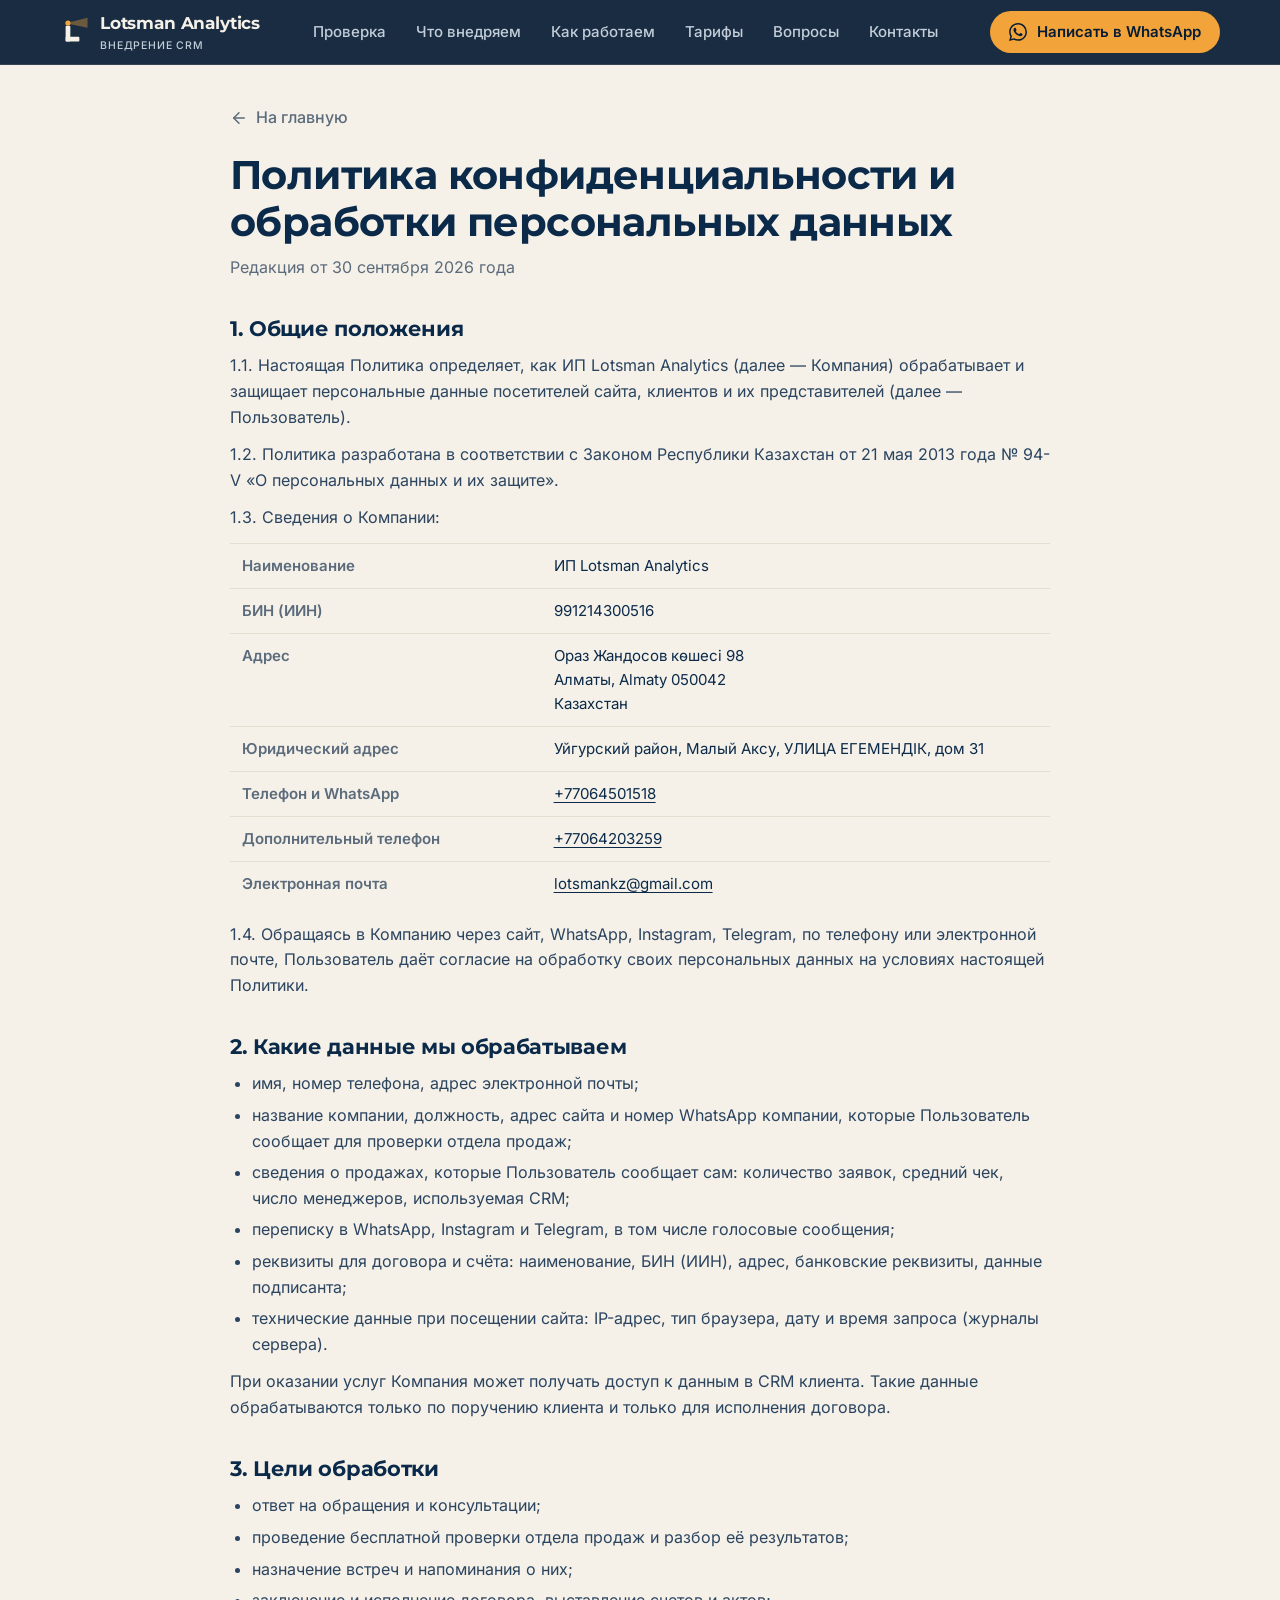
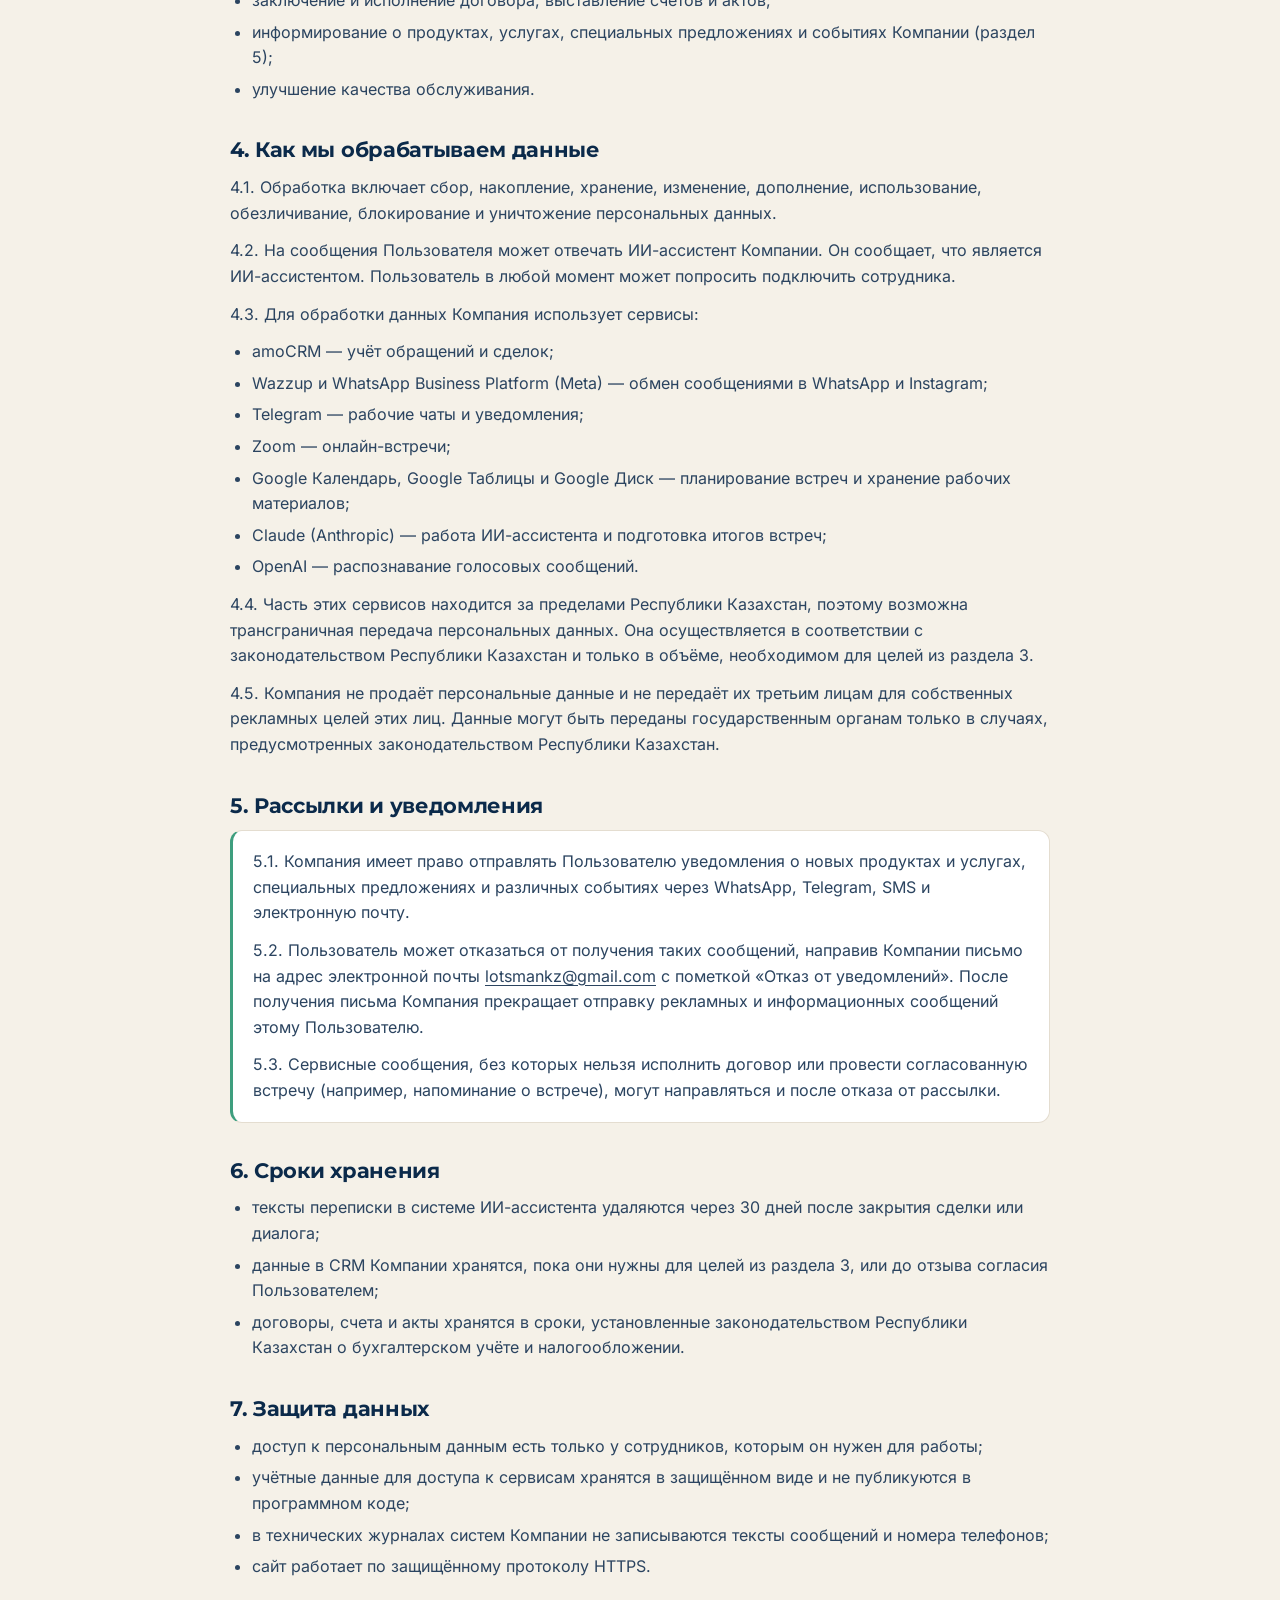
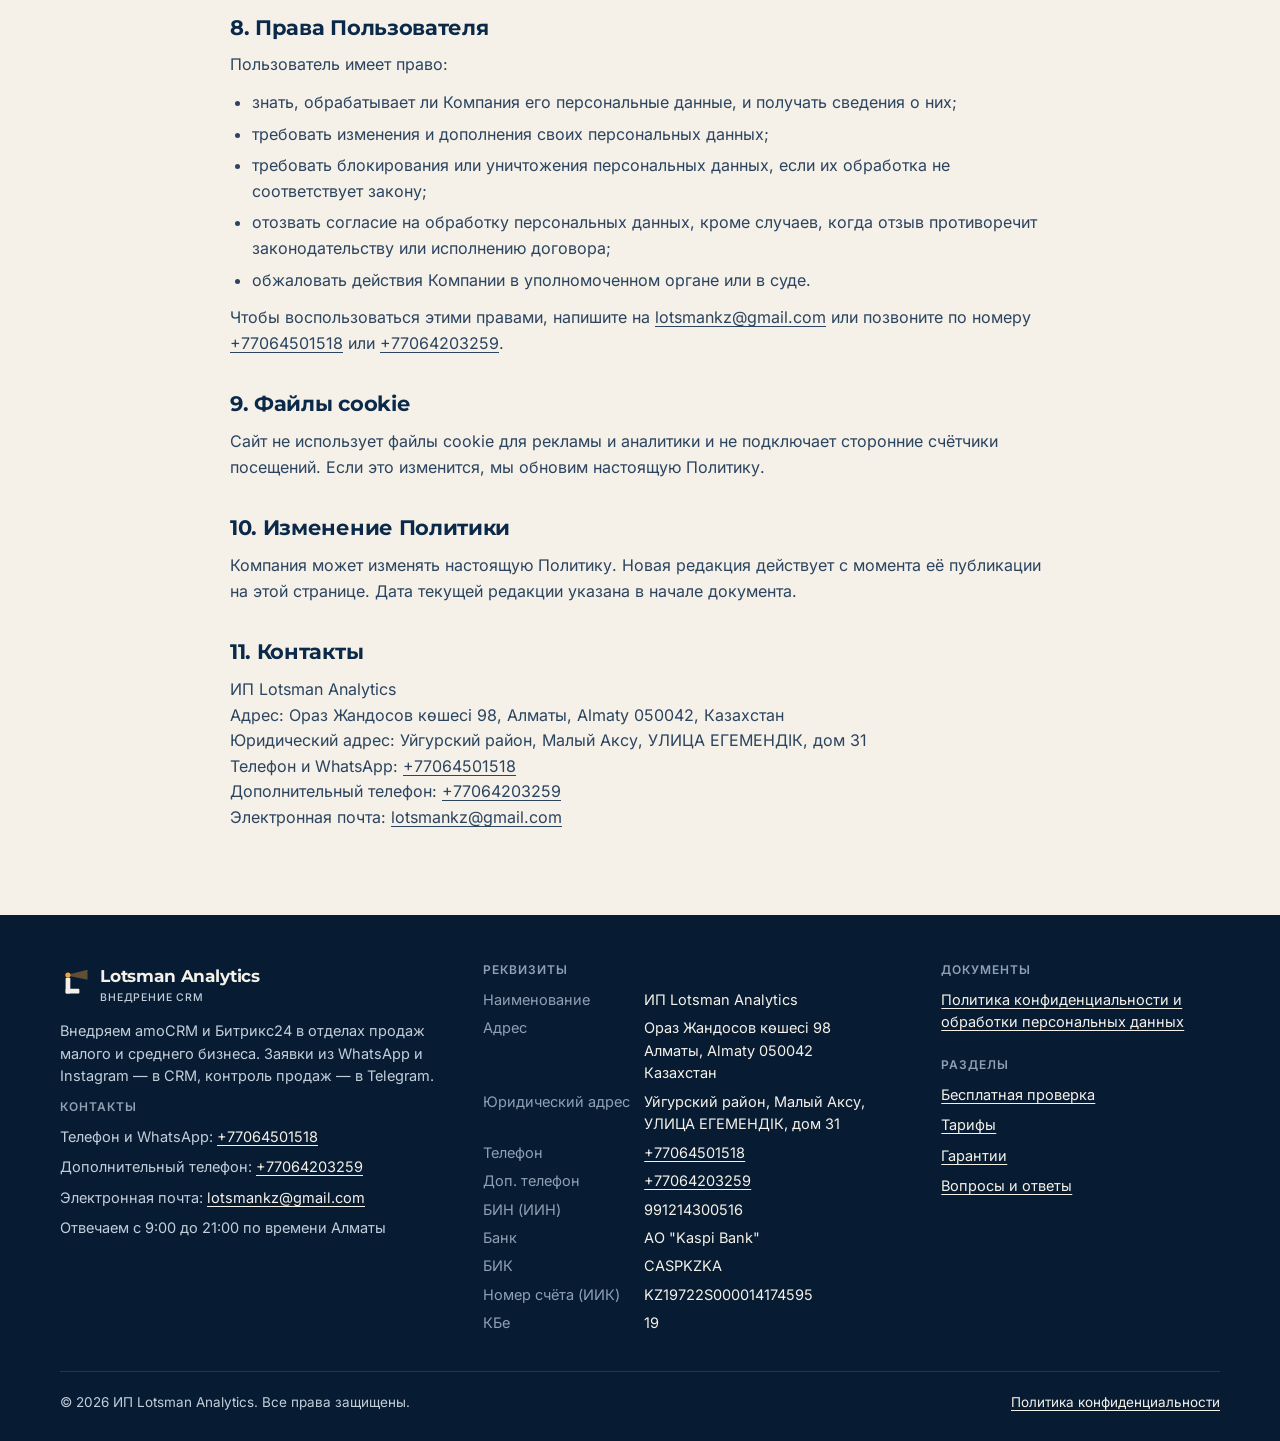
==== privacy/index.html @ d232f7bc "Match footer to the Meta business portfolio Footer and privacy policy now carry the portfolio data v" ====
<!doctype html>
<html lang="ru">
<head>
  <meta charset="utf-8">
  <meta name="viewport" content="width=device-width, initial-scale=1">
  <title>Политика конфиденциальности — ИП Lotsman Analytics</title>
  <meta name="description" content="Политика конфиденциальности и обработки персональных данных ИП Lotsman Analytics: какие данные мы обрабатываем, зачем, как храним и как отказаться от рассылок.">
  <meta name="theme-color" content="#071c33">
  <link rel="canonical" href="https://lotsman.kz/privacy/">
  <link rel="icon" href="/favicon.svg" type="image/svg+xml">
  <link rel="apple-touch-icon" href="/apple-touch-icon.png">
  <link rel="preload" href="/assets/fonts/montserrat-cyrillic-wght-normal.woff2" as="font" type="font/woff2" crossorigin>
  <link rel="preload" href="/assets/fonts/inter-cyrillic-wght-normal.woff2" as="font" type="font/woff2" crossorigin>
  <link rel="stylesheet" href="/assets/styles.css">
</head>
<body>
<a class="skip" href="#main">Перейти к содержанию</a>
<header class="header">
  <div class="wrap">
    <a class="brand" href="/" aria-label="Lotsman Analytics — на главную">
      <svg width="30" height="30" viewBox="0 0 48 48" aria-hidden="true"><polygon points="17,8 44,1 44,17 17,11.5" fill="#F2A33A" fill-opacity=".38"/><rect x="9" y="14" width="7.5" height="25" rx="1.5" fill="currentColor"/><rect x="9" y="31.5" width="22" height="7.5" rx="1.5" fill="currentColor"/><circle cx="12.75" cy="9.75" r="4.25" fill="#F2A33A"/></svg>
      <span>Lotsman Analytics<small>Внедрение CRM</small></span>
    </a>
    <nav class="nav" aria-label="Разделы сайта">
      <a href="/#check">Проверка</a>
      <a href="/#services">Что внедряем</a>
      <a href="/#process">Как работаем</a>
      <a href="/#pricing">Тарифы</a>
      <a href="/#faq">Вопросы</a>
      <a href="/#contacts">Контакты</a>
    </nav>
    <a class="btn btn-primary header-cta" href="https://wa.me/77064501518?text=%D0%97%D0%B4%D1%80%D0%B0%D0%B2%D1%81%D1%82%D0%B2%D1%83%D0%B9%D1%82%D0%B5!%20%D0%A5%D0%BE%D1%87%D1%83%20%D0%B1%D0%B5%D1%81%D0%BF%D0%BB%D0%B0%D1%82%D0%BD%D1%83%D1%8E%20%D0%BF%D1%80%D0%BE%D0%B2%D0%B5%D1%80%D0%BA%D1%83%20%D0%BE%D1%82%D0%B4%D0%B5%D0%BB%D0%B0%20%D0%BF%D1%80%D0%BE%D0%B4%D0%B0%D0%B6" target="_blank" rel="noopener"><svg width="18" height="18" viewBox="0 0 24 24" fill="currentColor" aria-hidden="true"><path d="M17.472 14.382c-.297-.149-1.758-.867-2.03-.967-.273-.099-.471-.148-.67.15-.197.297-.767.966-.94 1.164-.173.199-.347.223-.644.075-.297-.15-1.255-.463-2.39-1.475-.883-.788-1.48-1.761-1.653-2.059-.173-.297-.018-.458.13-.606.134-.133.298-.347.446-.52.149-.174.198-.298.298-.497.099-.198.05-.371-.025-.52-.075-.149-.669-1.612-.916-2.207-.242-.579-.487-.5-.669-.51-.173-.008-.371-.01-.57-.01-.198 0-.52.074-.792.372-.272.297-1.04 1.016-1.04 2.479 0 1.462 1.065 2.875 1.213 3.074.149.198 2.096 3.2 5.077 4.487.709.306 1.262.489 1.694.625.712.227 1.36.195 1.871.118.571-.085 1.758-.719 2.006-1.413.248-.694.248-1.289.173-1.413-.074-.124-.272-.198-.57-.347m-5.421 7.403h-.004a9.87 9.87 0 01-5.031-1.378l-.361-.214-3.741.982.998-3.648-.235-.374a9.86 9.86 0 01-1.51-5.26c.001-5.45 4.436-9.884 9.888-9.884 2.64 0 5.122 1.03 6.988 2.898a9.825 9.825 0 012.893 6.994c-.003 5.45-4.437 9.884-9.885 9.884m8.413-18.297A11.815 11.815 0 0012.05 0C5.495 0 .16 5.335.157 11.892c0 2.096.547 4.142 1.588 5.945L.057 24l6.305-1.654a11.882 11.882 0 005.683 1.448h.005c6.554 0 11.89-5.335 11.893-11.893a11.821 11.821 0 00-3.48-8.413Z"/></svg> Написать в WhatsApp</a>
    <button class="menu-btn" type="button" aria-expanded="false" aria-controls="mobile-nav" aria-label="Открыть меню"><svg width="22" height="22" viewBox="0 0 24 24" fill="none" stroke="currentColor" stroke-width="2" stroke-linecap="round" stroke-linejoin="round" aria-hidden="true"><path d="M4 5h16" /><path d="M4 12h16" /><path d="M4 19h16" /></svg></button>
  </div>
  <nav class="mobile-nav" id="mobile-nav" aria-label="Разделы сайта">
    <a href="/#check">Бесплатная проверка</a>
    <a href="/#services">Что внедряем</a>
    <a href="/#process">Как работаем</a>
    <a href="/#pricing">Тарифы</a>
    <a href="/#faq">Вопросы</a>
    <a href="/#contacts">Контакты</a>
    <a class="btn btn-primary" href="https://wa.me/77064501518?text=%D0%97%D0%B4%D1%80%D0%B0%D0%B2%D1%81%D1%82%D0%B2%D1%83%D0%B9%D1%82%D0%B5!%20%D0%A5%D0%BE%D1%87%D1%83%20%D0%B1%D0%B5%D1%81%D0%BF%D0%BB%D0%B0%D1%82%D0%BD%D1%83%D1%8E%20%D0%BF%D1%80%D0%BE%D0%B2%D0%B5%D1%80%D0%BA%D1%83%20%D0%BE%D1%82%D0%B4%D0%B5%D0%BB%D0%B0%20%D0%BF%D1%80%D0%BE%D0%B4%D0%B0%D0%B6" target="_blank" rel="noopener"><svg width="18" height="18" viewBox="0 0 24 24" fill="currentColor" aria-hidden="true"><path d="M17.472 14.382c-.297-.149-1.758-.867-2.03-.967-.273-.099-.471-.148-.67.15-.197.297-.767.966-.94 1.164-.173.199-.347.223-.644.075-.297-.15-1.255-.463-2.39-1.475-.883-.788-1.48-1.761-1.653-2.059-.173-.297-.018-.458.13-.606.134-.133.298-.347.446-.52.149-.174.198-.298.298-.497.099-.198.05-.371-.025-.52-.075-.149-.669-1.612-.916-2.207-.242-.579-.487-.5-.669-.51-.173-.008-.371-.01-.57-.01-.198 0-.52.074-.792.372-.272.297-1.04 1.016-1.04 2.479 0 1.462 1.065 2.875 1.213 3.074.149.198 2.096 3.2 5.077 4.487.709.306 1.262.489 1.694.625.712.227 1.36.195 1.871.118.571-.085 1.758-.719 2.006-1.413.248-.694.248-1.289.173-1.413-.074-.124-.272-.198-.57-.347m-5.421 7.403h-.004a9.87 9.87 0 01-5.031-1.378l-.361-.214-3.741.982.998-3.648-.235-.374a9.86 9.86 0 01-1.51-5.26c.001-5.45 4.436-9.884 9.888-9.884 2.64 0 5.122 1.03 6.988 2.898a9.825 9.825 0 012.893 6.994c-.003 5.45-4.437 9.884-9.885 9.884m8.413-18.297A11.815 11.815 0 0012.05 0C5.495 0 .16 5.335.157 11.892c0 2.096.547 4.142 1.588 5.945L.057 24l6.305-1.654a11.882 11.882 0 005.683 1.448h.005c6.554 0 11.89-5.335 11.893-11.893a11.821 11.821 0 00-3.48-8.413Z"/></svg> Написать в WhatsApp</a>
  </nav>
</header>

<main id="main" class="doc">
  <div class="wrap">
    <a class="back" href="/"><svg width="18" height="18" viewBox="0 0 24 24" fill="none" stroke="currentColor" stroke-width="2" stroke-linecap="round" stroke-linejoin="round" aria-hidden="true"><path d="m12 19-7-7 7-7" /><path d="M19 12H5" /></svg> На главную</a>
    <h1>Политика конфиденциальности и обработки персональных данных</h1>
    <p class="meta">Редакция от 30 сентября 2026 года</p>

    <h2 id="general">1. Общие положения</h2>
    <p>1.1. Настоящая Политика определяет, как ИП Lotsman Analytics (далее — Компания) обрабатывает и защищает персональные данные посетителей сайта, клиентов и их представителей (далее — Пользователь).</p>
    <p>1.2. Политика разработана в соответствии с Законом Республики Казахстан от 21 мая 2013 года № 94-V «О персональных данных и их защите».</p>
    <p>1.3. Сведения о Компании:</p>
    <table>
      <tbody>
        <tr><th scope="row">Наименование</th><td>ИП Lotsman Analytics</td></tr>
        <tr><th scope="row">БИН (ИИН)</th><td>991214300516</td></tr>
        <tr><th scope="row">Адрес</th><td>Ораз Жандосов көшесі 98<br>Алматы, Almaty 050042<br>Казахстан</td></tr>
        <tr><th scope="row">Юридический адрес</th><td>Уйгурский район, Малый Аксу, УЛИЦА ЕГЕМЕНДІК, дом 31</td></tr>
        <tr><th scope="row">Телефон и WhatsApp</th><td><a href="tel:+77064501518">+77064501518</a></td></tr>
        <tr><th scope="row">Дополнительный телефон</th><td><a href="tel:+77064203259">+77064203259</a></td></tr>
        <tr><th scope="row">Электронная почта</th><td><a href="mailto:lotsmankz@gmail.com">lotsmankz@gmail.com</a></td></tr>
      </tbody>
    </table>
    <p>1.4. Обращаясь в Компанию через сайт, WhatsApp, Instagram, Telegram, по телефону или электронной почте, Пользователь даёт согласие на обработку своих персональных данных на условиях настоящей Политики.</p>

    <h2 id="data">2. Какие данные мы обрабатываем</h2>
    <ul>
      <li>имя, номер телефона, адрес электронной почты;</li>
      <li>название компании, должность, адрес сайта и номер WhatsApp компании, которые Пользователь сообщает для проверки отдела продаж;</li>
      <li>сведения о продажах, которые Пользователь сообщает сам: количество заявок, средний чек, число менеджеров, используемая CRM;</li>
      <li>переписку в WhatsApp, Instagram и Telegram, в том числе голосовые сообщения;</li>
      <li>реквизиты для договора и счёта: наименование, БИН (ИИН), адрес, банковские реквизиты, данные подписанта;</li>
      <li>технические данные при посещении сайта: IP-адрес, тип браузера, дату и время запроса (журналы сервера).</li>
    </ul>
    <p>При оказании услуг Компания может получать доступ к данным в CRM клиента. Такие данные обрабатываются только по поручению клиента и только для исполнения договора.</p>

    <h2 id="purposes">3. Цели обработки</h2>
    <ul>
      <li>ответ на обращения и консультации;</li>
      <li>проведение бесплатной проверки отдела продаж и разбор её результатов;</li>
      <li>назначение встреч и напоминания о них;</li>
      <li>заключение и исполнение договора, выставление счетов и актов;</li>
      <li>информирование о продуктах, услугах, специальных предложениях и событиях Компании (раздел 5);</li>
      <li>улучшение качества обслуживания.</li>
    </ul>

    <h2 id="processing">4. Как мы обрабатываем данные</h2>
    <p>4.1. Обработка включает сбор, накопление, хранение, изменение, дополнение, использование, обезличивание, блокирование и уничтожение персональных данных.</p>
    <p>4.2. На сообщения Пользователя может отвечать ИИ-ассистент Компании. Он сообщает, что является ИИ-ассистентом. Пользователь в любой момент может попросить подключить сотрудника.</p>
    <p>4.3. Для обработки данных Компания использует сервисы:</p>
    <ul>
      <li>amoCRM — учёт обращений и сделок;</li>
      <li>Wazzup и WhatsApp Business Platform (Meta) — обмен сообщениями в WhatsApp и Instagram;</li>
      <li>Telegram — рабочие чаты и уведомления;</li>
      <li>Zoom — онлайн-встречи;</li>
      <li>Google Календарь, Google Таблицы и Google Диск — планирование встреч и хранение рабочих материалов;</li>
      <li>Claude (Anthropic) — работа ИИ-ассистента и подготовка итогов встреч;</li>
      <li>OpenAI — распознавание голосовых сообщений.</li>
    </ul>
    <p>4.4. Часть этих сервисов находится за пределами Республики Казахстан, поэтому возможна трансграничная передача персональных данных. Она осуществляется в соответствии с законодательством Республики Казахстан и только в объёме, необходимом для целей из раздела 3.</p>
    <p>4.5. Компания не продаёт персональные данные и не передаёт их третьим лицам для собственных рекламных целей этих лиц. Данные могут быть переданы государственным органам только в случаях, предусмотренных законодательством Республики Казахстан.</p>

    <h2 id="notifications">5. Рассылки и уведомления</h2>
    <div class="highlight">
      <p>5.1. Компания имеет право отправлять Пользователю уведомления о новых продуктах и услугах, специальных предложениях и различных событиях через WhatsApp, Telegram, SMS и электронную почту.</p>
      <p>5.2. Пользователь может отказаться от получения таких сообщений, направив Компании письмо на адрес электронной почты <a href="mailto:lotsmankz@gmail.com?subject=%D0%9E%D1%82%D0%BA%D0%B0%D0%B7%20%D0%BE%D1%82%20%D1%83%D0%B2%D0%B5%D0%B4%D0%BE%D0%BC%D0%BB%D0%B5%D0%BD%D0%B8%D0%B9">lotsmankz@gmail.com</a> с пометкой «Отказ от уведомлений». После получения письма Компания прекращает отправку рекламных и информационных сообщений этому Пользователю.</p>
      <p>5.3. Сервисные сообщения, без которых нельзя исполнить договор или провести согласованную встречу (например, напоминание о встрече), могут направляться и после отказа от рассылки.</p>
    </div>

    <h2 id="storage">6. Сроки хранения</h2>
    <ul>
      <li>тексты переписки в системе ИИ-ассистента удаляются через 30 дней после закрытия сделки или диалога;</li>
      <li>данные в CRM Компании хранятся, пока они нужны для целей из раздела 3, или до отзыва согласия Пользователем;</li>
      <li>договоры, счета и акты хранятся в сроки, установленные законодательством Республики Казахстан о бухгалтерском учёте и налогообложении.</li>
    </ul>

    <h2 id="security">7. Защита данных</h2>
    <ul>
      <li>доступ к персональным данным есть только у сотрудников, которым он нужен для работы;</li>
      <li>учётные данные для доступа к сервисам хранятся в защищённом виде и не публикуются в программном коде;</li>
      <li>в технических журналах систем Компании не записываются тексты сообщений и номера телефонов;</li>
      <li>сайт работает по защищённому протоколу HTTPS.</li>
    </ul>

    <h2 id="rights">8. Права Пользователя</h2>
    <p>Пользователь имеет право:</p>
    <ul>
      <li>знать, обрабатывает ли Компания его персональные данные, и получать сведения о них;</li>
      <li>требовать изменения и дополнения своих персональных данных;</li>
      <li>требовать блокирования или уничтожения персональных данных, если их обработка не соответствует закону;</li>
      <li>отозвать согласие на обработку персональных данных, кроме случаев, когда отзыв противоречит законодательству или исполнению договора;</li>
      <li>обжаловать действия Компании в уполномоченном органе или в суде.</li>
    </ul>
    <p>Чтобы воспользоваться этими правами, напишите на <a href="mailto:lotsmankz@gmail.com">lotsmankz@gmail.com</a> или позвоните по номеру <a href="tel:+77064501518" class="nowrap">+77064501518</a> или <a href="tel:+77064203259" class="nowrap">+77064203259</a>.</p>

    <h2 id="cookies">9. Файлы cookie</h2>
    <p>Сайт не использует файлы cookie для рекламы и аналитики и не подключает сторонние счётчики посещений. Если это изменится, мы обновим настоящую Политику.</p>

    <h2 id="changes">10. Изменение Политики</h2>
    <p>Компания может изменять настоящую Политику. Новая редакция действует с момента её публикации на этой странице. Дата текущей редакции указана в начале документа.</p>

    <h2 id="contacts">11. Контакты</h2>
    <p>ИП Lotsman Analytics<br>
      Адрес: Ораз Жандосов көшесі 98, Алматы, Almaty 050042, Казахстан<br>
      Юридический адрес: Уйгурский район, Малый Аксу, УЛИЦА ЕГЕМЕНДІК, дом 31<br>
      Телефон и WhatsApp: <a href="tel:+77064501518" class="nowrap">+77064501518</a><br>
      Дополнительный телефон: <a href="tel:+77064203259" class="nowrap">+77064203259</a><br>
      Электронная почта: <a href="mailto:lotsmankz@gmail.com">lotsmankz@gmail.com</a></p>
  </div>
</main>

<footer class="footer" id="requisites">
  <div class="wrap">
    <div class="footer-grid">
      <div>
        <a class="brand" href="/"><svg width="30" height="30" viewBox="0 0 48 48" aria-hidden="true"><polygon points="17,8 44,1 44,17 17,11.5" fill="#F2A33A" fill-opacity=".38"/><rect x="9" y="14" width="7.5" height="25" rx="1.5" fill="currentColor"/><rect x="9" y="31.5" width="22" height="7.5" rx="1.5" fill="currentColor"/><circle cx="12.75" cy="9.75" r="4.25" fill="#F2A33A"/></svg><span>Lotsman Analytics<small>Внедрение CRM</small></span></a>
        <p>Внедряем amoCRM и Битрикс24 в отделах продаж малого и среднего бизнеса. Заявки из WhatsApp и Instagram — в CRM, контроль продаж — в Telegram.</p>
        <h2>Контакты</h2>
        <ul class="footer-links">
          <li>Телефон и WhatsApp: <a href="tel:+77064501518" class="nowrap">+77064501518</a></li>
          <li>Дополнительный телефон: <a href="tel:+77064203259" class="nowrap">+77064203259</a></li>
          <li>Электронная почта: <a href="mailto:lotsmankz@gmail.com">lotsmankz@gmail.com</a></li>
          <li>Отвечаем с 9:00 до 21:00 по времени Алматы</li>
        </ul>
      </div>
      <div>
        <h2>Реквизиты</h2>
        <dl class="req">
          <dt>Наименование</dt>
          <dd>ИП Lotsman Analytics</dd>
          <dt>Адрес</dt>
          <dd>Ораз Жандосов көшесі 98<br>Алматы, Almaty 050042<br>Казахстан</dd>
          <dt>Юридический адрес</dt>
          <dd>Уйгурский район, Малый Аксу, УЛИЦА ЕГЕМЕНДІК, дом 31</dd>
          <dt>Телефон</dt>
          <dd><a href="tel:+77064501518">+77064501518</a></dd>
          <dt>Доп. телефон</dt>
          <dd><a href="tel:+77064203259">+77064203259</a></dd>
          <dt>БИН (ИИН)</dt>
          <dd>991214300516</dd>
          <dt>Банк</dt>
          <dd>АО "Kaspi Bank"</dd>
          <dt>БИК</dt>
          <dd>CASPKZKA</dd>
          <dt>Номер счёта (ИИК)</dt>
          <dd>KZ19722S000014174595</dd>
          <dt>КБе</dt>
          <dd>19</dd>
        </dl>
      </div>
      <div>
        <h2>Документы</h2>
        <ul class="footer-links">
          <li><a href="/privacy/">Политика конфиденциальности и обработки персональных данных</a></li>
        </ul>
        <h2 style="margin-top: 24px">Разделы</h2>
        <ul class="footer-links">
          <li><a href="/#check">Бесплатная проверка</a></li>
          <li><a href="/#pricing">Тарифы</a></li>
          <li><a href="/#guarantees">Гарантии</a></li>
          <li><a href="/#faq">Вопросы и ответы</a></li>
        </ul>
      </div>
    </div>
    <div class="footer-bottom">
      <span>© 2026 ИП Lotsman Analytics. Все права защищены.</span>
      <a href="/privacy/">Политика конфиденциальности</a>
    </div>
  </div>
</footer>
<script src="/assets/site.js" defer></script>
</body>
</html>
---- assets/styles.css ----
/* ==========================================================================
   Lotsman Analytics — сайт компании.
   Бренд-гайд 1.0: Ночь / Песок / Янтарь; статусы Курс / Янтарь / Риф.
   Янтаря не больше 10 % экрана, янтарного текста на светлом фоне нет.
   Светлая и тёмная тема, без горизонтальной прокрутки на 390 px.
   ========================================================================== */

/* ---------- Шрифты (свои файлы, без внешних запросов) ---------- */
@font-face {
  font-family: "Inter";
  font-style: normal;
  font-display: swap;
  font-weight: 100 900;
  src: url(fonts/inter-cyrillic-ext-wght-normal.woff2) format("woff2-variations");
  unicode-range: U+0460-052F, U+1C80-1C8A, U+20B4, U+2DE0-2DFF, U+A640-A69F, U+FE2E-FE2F;
}
@font-face {
  font-family: "Inter";
  font-style: normal;
  font-display: swap;
  font-weight: 100 900;
  src: url(fonts/inter-cyrillic-wght-normal.woff2) format("woff2-variations");
  unicode-range: U+0301, U+0400-045F, U+0490-0491, U+04B0-04B1, U+2116;
}
@font-face {
  font-family: "Inter";
  font-style: normal;
  font-display: swap;
  font-weight: 100 900;
  src: url(fonts/inter-latin-ext-wght-normal.woff2) format("woff2-variations");
  unicode-range: U+0100-02BA, U+02BD-02C5, U+02C7-02CC, U+02CE-02D7, U+02DD-02FF, U+0304, U+0308,
    U+0329, U+1D00-1DBF, U+1E00-1E9F, U+1EF2-1EFF, U+2020, U+20A0-20AB, U+20AD-20C0, U+2113,
    U+2C60-2C7F, U+A720-A7FF;
}
@font-face {
  font-family: "Inter";
  font-style: normal;
  font-display: swap;
  font-weight: 100 900;
  src: url(fonts/inter-latin-wght-normal.woff2) format("woff2-variations");
  unicode-range: U+0000-00FF, U+0131, U+0152-0153, U+02BB-02BC, U+02C6, U+02DA, U+02DC, U+0304,
    U+0308, U+0329, U+2000-206F, U+20AC, U+2122, U+2191, U+2193, U+2212, U+2215, U+FEFF, U+FFFD;
}
@font-face {
  font-family: "Montserrat";
  font-style: normal;
  font-display: swap;
  font-weight: 100 900;
  src: url(fonts/montserrat-cyrillic-ext-wght-normal.woff2) format("woff2-variations");
  unicode-range: U+0460-052F, U+1C80-1C8A, U+20B4, U+2DE0-2DFF, U+A640-A69F, U+FE2E-FE2F;
}
@font-face {
  font-family: "Montserrat";
  font-style: normal;
  font-display: swap;
  font-weight: 100 900;
  src: url(fonts/montserrat-cyrillic-wght-normal.woff2) format("woff2-variations");
  unicode-range: U+0301, U+0400-045F, U+0490-0491, U+04B0-04B1, U+2116;
}
@font-face {
  font-family: "Montserrat";
  font-style: normal;
  font-display: swap;
  font-weight: 100 900;
  src: url(fonts/montserrat-latin-ext-wght-normal.woff2) format("woff2-variations");
  unicode-range: U+0100-02BA, U+02BD-02C5, U+02C7-02CC, U+02CE-02D7, U+02DD-02FF, U+0304, U+0308,
    U+0329, U+1D00-1DBF, U+1E00-1E9F, U+1EF2-1EFF, U+2020, U+20A0-20AB, U+20AD-20C0, U+2113,
    U+2C60-2C7F, U+A720-A7FF;
}
@font-face {
  font-family: "Montserrat";
  font-style: normal;
  font-display: swap;
  font-weight: 100 900;
  src: url(fonts/montserrat-latin-wght-normal.woff2) format("woff2-variations");
  unicode-range: U+0000-00FF, U+0131, U+0152-0153, U+02BB-02BC, U+02C6, U+02DA, U+02DC, U+0304,
    U+0308, U+0329, U+2000-206F, U+20AC, U+2122, U+2191, U+2193, U+2212, U+2215, U+FEFF, U+FFFD;
}

/* ---------- Токены ---------- */
:root {
  --night: #0b2a4a;
  --deep: #071c33;
  --amber: #f2a33a;
  --amber-hover: #f5b458;
  --sand: #f5f1e8;
  --slate: #5b6b7c;
  --course: #3e9e7e;
  --reef: #d8553f;
  --on-dark: #f5f1e8;
  --on-dark-2: #c3ceda;
  --on-dark-line: rgba(245, 241, 232, 0.12);

  --bg: #f5f1e8;
  --surface: #ffffff;
  --surface-2: #faf8f3;
  --ink: #0b2a4a;
  --ink-2: #2b4460;
  --muted: #5b6b7c;
  --line: #e4ddd0;
  --line-strong: #d3cab9;
  --soft: #efe9dd;
  --ok-bg: rgba(62, 158, 126, 0.12);
  --ok-ink: #22795d;
  --warn-bg: rgba(242, 163, 58, 0.16);
  --warn-ink: #0b2a4a;
  --bad-bg: rgba(216, 85, 63, 0.12);
  --bad-ink: #b63c28;
  --shadow: 0 1px 2px rgba(7, 28, 51, 0.05), 0 6px 20px rgba(7, 28, 51, 0.06);
  --shadow-lg: 0 18px 50px rgba(7, 28, 51, 0.22);

  --radius-sm: 8px;
  --radius: 12px;
  --radius-lg: 18px;
  --wrap: 1160px;
  --gutter: 16px;

  --display: "Montserrat", "Segoe UI", "Helvetica Neue", Arial, sans-serif;
  --text: "Inter", "Segoe UI", "Helvetica Neue", Arial, sans-serif;
  color-scheme: light;
}
@media (prefers-color-scheme: dark) {
  :root:not([data-theme="light"]) {
    --bg: #061729;
    --surface: #0c2644;
    --surface-2: #0a2240;
    --ink: #f5f1e8;
    --ink-2: #d9dfe6;
    --muted: #a3b1c0;
    --line: #1b3a5c;
    --line-strong: #27496f;
    --soft: #0a2240;
    --ok-bg: rgba(62, 158, 126, 0.2);
    --ok-ink: #7fd3b4;
    --warn-bg: rgba(242, 163, 58, 0.18);
    --warn-ink: #f7c580;
    --bad-bg: rgba(216, 85, 63, 0.22);
    --bad-ink: #ff9d8a;
    --shadow: 0 1px 2px rgba(0, 0, 0, 0.3), 0 8px 24px rgba(0, 0, 0, 0.25);
    color-scheme: dark;
  }
}
:root[data-theme="dark"] {
  --bg: #061729;
  --surface: #0c2644;
  --surface-2: #0a2240;
  --ink: #f5f1e8;
  --ink-2: #d9dfe6;
  --muted: #a3b1c0;
  --line: #1b3a5c;
  --line-strong: #27496f;
  --soft: #0a2240;
  --ok-bg: rgba(62, 158, 126, 0.2);
  --ok-ink: #7fd3b4;
  --warn-bg: rgba(242, 163, 58, 0.18);
  --warn-ink: #f7c580;
  --bad-bg: rgba(216, 85, 63, 0.22);
  --bad-ink: #ff9d8a;
  --shadow: 0 1px 2px rgba(0, 0, 0, 0.3), 0 8px 24px rgba(0, 0, 0, 0.25);
  color-scheme: dark;
}

/* ---------- База ---------- */
*,
*::before,
*::after {
  box-sizing: border-box;
}
html {
  scroll-behavior: smooth;
  scroll-padding-top: 80px;
  -webkit-text-size-adjust: 100%;
}
@media (prefers-reduced-motion: reduce) {
  html {
    scroll-behavior: auto;
  }
}
body {
  margin: 0;
  background: var(--bg);
  color: var(--ink);
  font-family: var(--text);
  font-size: 16px;
  line-height: 1.6;
  -webkit-font-smoothing: antialiased;
  text-rendering: optimizeLegibility;
  overflow-x: hidden;
}
h1,
h2,
h3 {
  font-family: var(--display);
  line-height: 1.18;
  letter-spacing: -0.015em;
  margin: 0;
  text-wrap: balance;
}
p {
  margin: 0 0 12px;
}
a {
  color: inherit;
  text-underline-offset: 3px;
}
:focus-visible {
  outline: 2px solid var(--amber);
  outline-offset: 3px;
  border-radius: 6px;
}
img,
svg {
  max-width: 100%;
}
ul {
  margin: 0;
  padding: 0;
}
.num {
  font-variant-numeric: tabular-nums;
  white-space: nowrap;
}
.nowrap {
  white-space: nowrap;
}
.sr-only {
  position: absolute;
  width: 1px;
  height: 1px;
  overflow: hidden;
  clip: rect(0 0 0 0);
  white-space: nowrap;
}
.skip {
  position: absolute;
  left: 12px;
  top: -60px;
  z-index: 100;
  background: var(--amber);
  color: var(--deep);
  padding: 10px 14px;
  border-radius: var(--radius-sm);
  font-weight: 600;
}
.skip:focus {
  top: 12px;
}
.wrap {
  width: 100%;
  max-width: calc(var(--wrap) + var(--gutter) * 2);
  margin: 0 auto;
  padding: 0 var(--gutter);
}
@media (min-width: 720px) {
  :root {
    --gutter: 28px;
  }
}

/* ---------- Кнопки ---------- */
.btn {
  display: inline-flex;
  align-items: center;
  justify-content: center;
  gap: 10px;
  min-height: 48px;
  padding: 12px 22px;
  border-radius: 999px;
  border: 1px solid transparent;
  font-family: var(--text);
  font-size: 16px;
  font-weight: 600;
  line-height: 1.2;
  text-decoration: none;
  cursor: pointer;
  transition: background-color 0.15s ease, border-color 0.15s ease, transform 0.15s ease;
}
.btn:active {
  transform: translateY(1px);
}
.btn svg {
  flex: none;
}
/* Янтарная кнопка — главное действие; текст тёмный, не янтарный. */
.btn-primary {
  background: var(--amber);
  color: var(--deep);
}
.btn-primary:hover {
  background: var(--amber-hover);
}
.btn-ghost {
  border-color: var(--on-dark-line);
  color: var(--on-dark);
  background: rgba(245, 241, 232, 0.04);
}
.btn-ghost:hover {
  border-color: rgba(245, 241, 232, 0.4);
}
.btn-line {
  border-color: var(--line-strong);
  color: var(--ink);
  background: transparent;
}
.btn-line:hover {
  border-color: var(--ink);
}
.btn-night {
  background: var(--night);
  color: var(--sand);
}
.btn-night:hover {
  background: var(--deep);
}
:root[data-theme="dark"] .btn-night {
  background: var(--sand);
  color: var(--night);
}
@media (prefers-color-scheme: dark) {
  :root:not([data-theme="light"]) .btn-night {
    background: var(--sand);
    color: var(--night);
  }
}

/* ---------- Шапка ---------- */
.header {
  position: sticky;
  top: 0;
  z-index: 40;
  background: rgba(7, 28, 51, 0.92);
  backdrop-filter: saturate(140%) blur(10px);
  -webkit-backdrop-filter: saturate(140%) blur(10px);
  border-bottom: 1px solid var(--on-dark-line);
  color: var(--on-dark);
}
.header .wrap {
  display: flex;
  align-items: center;
  justify-content: space-between;
  gap: 16px;
  height: 64px;
}
.brand {
  display: inline-flex;
  align-items: center;
  gap: 10px;
  color: var(--on-dark);
  text-decoration: none;
  font-family: var(--display);
  font-weight: 700;
  font-size: 17px;
  letter-spacing: -0.01em;
  white-space: nowrap;
}
.brand small {
  display: block;
  font-family: var(--text);
  font-weight: 500;
  font-size: 10.5px;
  letter-spacing: 0.08em;
  text-transform: uppercase;
  color: var(--on-dark-2);
  margin-top: 1px;
}
.nav {
  display: none;
}
.nav a {
  color: var(--on-dark-2);
  text-decoration: none;
  font-size: 15px;
  font-weight: 500;
  padding: 8px 2px;
}
.nav a:hover {
  color: var(--on-dark);
}
.header-cta {
  display: none;
}
.menu-btn {
  display: inline-flex;
  align-items: center;
  justify-content: center;
  width: 44px;
  height: 44px;
  border-radius: 10px;
  border: 1px solid var(--on-dark-line);
  background: transparent;
  color: var(--on-dark);
  cursor: pointer;
}
.mobile-nav {
  display: none;
  border-top: 1px solid var(--on-dark-line);
  padding: 8px var(--gutter) 20px;
}
.mobile-nav.open {
  display: block;
}
.mobile-nav a:not(.btn) {
  display: block;
  padding: 13px 0;
  color: var(--on-dark);
  text-decoration: none;
  font-weight: 500;
  border-bottom: 1px solid var(--on-dark-line);
}
.mobile-nav .btn {
  width: 100%;
  margin-top: 16px;
}
@media (min-width: 1000px) {
  .nav {
    display: flex;
    gap: 26px;
  }
  .header-cta {
    display: inline-flex;
    min-height: 42px;
    padding: 9px 18px;
    font-size: 15px;
  }
  .menu-btn,
  .mobile-nav,
  .mobile-nav.open {
    display: none;
  }
}

/* ---------- Первый экран ---------- */
.hero {
  position: relative;
  overflow: hidden;
  background: radial-gradient(120% 90% at 85% 0%, #123a63 0%, var(--night) 45%, var(--deep) 100%);
  color: var(--on-dark);
  padding: 44px 0 56px;
}
.ray {
  position: absolute;
  pointer-events: none;
  height: auto;
}
/* Луч маяка идёт из нижнего левого угла первого экрана вверх-вправо. */
.hero > .ray {
  left: 0;
  bottom: 0;
  width: max(1200px, 100%);
  opacity: 0.55;
}
.hero .wrap {
  position: relative;
  display: grid;
  gap: 40px;
  align-items: center;
}
.eyebrow {
  display: inline-flex;
  align-items: center;
  gap: 8px;
  font-size: 13px;
  font-weight: 600;
  letter-spacing: 0.06em;
  text-transform: uppercase;
  color: var(--muted);
  margin-bottom: 14px;
}
.hero .eyebrow {
  color: var(--amber);
}
.eyebrow::before {
  content: "";
  width: 18px;
  height: 2px;
  border-radius: 2px;
  background: currentColor;
}
.hero h1 {
  font-size: clamp(31px, 7.6vw, 54px);
  font-weight: 700;
  color: var(--on-dark);
}
.hero h1 em {
  font-style: normal;
  color: var(--amber);
}
.hero .lead {
  margin: 18px 0 0;
  font-size: clamp(16.5px, 2.2vw, 19px);
  color: var(--on-dark-2);
  max-width: 600px;
}
.hero-actions {
  display: flex;
  flex-wrap: wrap;
  gap: 12px;
  margin-top: 28px;
}
.hero-actions .btn {
  flex: 1 1 240px;
}
@media (min-width: 560px) {
  .hero-actions .btn {
    flex: 0 0 auto;
  }
}
.facts {
  display: grid;
  grid-template-columns: repeat(3, minmax(0, 1fr));
  gap: 10px;
  margin: 32px 0 0;
  padding: 0;
  list-style: none;
  max-width: 600px;
}
.facts li {
  border-left: 2px solid var(--on-dark-line);
  padding: 2px 0 2px 12px;
  font-size: 13.5px;
  line-height: 1.35;
  color: var(--on-dark-2);
}
.facts b {
  display: block;
  font-family: var(--display);
  font-size: clamp(19px, 4.2vw, 24px);
  color: var(--on-dark);
  margin-bottom: 2px;
}
@media (min-width: 980px) {
  .hero {
    padding: 72px 0 88px;
  }
  .hero .wrap {
    grid-template-columns: minmax(0, 1.1fr) minmax(0, 0.9fr);
    gap: 56px;
  }
}

/* Карточка «пример отчёта» на первом экране */
.report {
  background: var(--surface);
  color: var(--ink);
  border-radius: var(--radius-lg);
  box-shadow: var(--shadow-lg);
  padding: 20px;
  border: 1px solid var(--line);
  max-width: 480px;
  width: 100%;
  justify-self: center;
}
.report-head {
  display: flex;
  justify-content: space-between;
  align-items: flex-start;
  gap: 12px;
  margin-bottom: 14px;
}
.report-head h2 {
  font-size: 17px;
}
.report-head p {
  margin: 2px 0 0;
  font-size: 13px;
  color: var(--muted);
}
.tag {
  display: inline-block;
  font-size: 11.5px;
  font-weight: 600;
  letter-spacing: 0.04em;
  text-transform: uppercase;
  padding: 4px 9px;
  border-radius: 999px;
  background: var(--soft);
  color: var(--muted);
  white-space: nowrap;
}
.report-list {
  list-style: none;
}
.report-list li {
  display: grid;
  grid-template-columns: 26px minmax(0, 1fr) auto;
  gap: 10px;
  align-items: center;
  padding: 10px 0;
  border-top: 1px solid var(--line);
  font-size: 14px;
}
.report-list .n {
  width: 26px;
  height: 26px;
  border-radius: 50%;
  display: grid;
  place-items: center;
  background: var(--soft);
  font-size: 12px;
  font-weight: 600;
  color: var(--ink-2);
}
.report-list .what {
  min-width: 0;
  line-height: 1.3;
}
.report-list .what small {
  display: block;
  color: var(--muted);
  font-size: 12.5px;
}
.pill {
  display: inline-flex;
  align-items: center;
  gap: 6px;
  padding: 4px 10px;
  border-radius: 999px;
  font-size: 12.5px;
  font-weight: 600;
  white-space: nowrap;
}
.pill::before {
  content: "";
  width: 7px;
  height: 7px;
  border-radius: 50%;
  background: currentColor;
}
.pill.ok {
  background: var(--ok-bg);
  color: var(--ok-ink);
}
.pill.warn {
  background: var(--warn-bg);
  color: var(--warn-ink);
}
.pill.warn::before {
  background: var(--amber);
}
.pill.bad {
  background: var(--bad-bg);
  color: var(--bad-ink);
}
.report-sum {
  margin-top: 12px;
  padding: 14px;
  border-radius: var(--radius);
  background: var(--surface-2);
  border: 1px solid var(--line);
  font-size: 14px;
  line-height: 1.45;
}
.report-sum b {
  font-family: var(--display);
}
.report-note {
  margin: 10px 0 0;
  font-size: 12px;
  color: var(--muted);
}

/* ---------- Секции ---------- */
.section {
  padding: 64px 0;
}
.section.alt {
  background: var(--surface-2);
  border-top: 1px solid var(--line);
  border-bottom: 1px solid var(--line);
}
.section-head {
  max-width: 760px;
  margin-bottom: 32px;
}
.section-head h2 {
  font-size: clamp(26px, 5vw, 38px);
  font-weight: 700;
}
.section-head p {
  margin: 14px 0 0;
  font-size: 17px;
  color: var(--ink-2);
}
@media (min-width: 900px) {
  .section {
    padding: 96px 0;
  }
  .section-head {
    margin-bottom: 44px;
  }
}

.grid {
  display: grid;
  gap: 16px;
}
@media (min-width: 700px) {
  .grid-2 {
    grid-template-columns: repeat(2, minmax(0, 1fr));
  }
  .grid-3,
  .grid-4 {
    grid-template-columns: repeat(2, minmax(0, 1fr));
  }
}
@media (min-width: 1000px) {
  .grid-3 {
    grid-template-columns: repeat(3, minmax(0, 1fr));
  }
  .grid-4 {
    grid-template-columns: repeat(4, minmax(0, 1fr));
  }
}
.card {
  background: var(--surface);
  border: 1px solid var(--line);
  border-radius: var(--radius-lg);
  padding: 24px;
  box-shadow: var(--shadow);
}
.card h3 {
  font-size: 18px;
  margin-bottom: 8px;
}
.card p {
  color: var(--ink-2);
  margin: 0;
}
.icon {
  width: 44px;
  height: 44px;
  border-radius: 12px;
  display: grid;
  place-items: center;
  background: var(--night);
  color: var(--sand);
  margin-bottom: 16px;
}
:root[data-theme="dark"] .icon {
  background: var(--soft);
  border: 1px solid var(--line-strong);
}
@media (prefers-color-scheme: dark) {
  :root:not([data-theme="light"]) .icon {
    background: var(--soft);
    border: 1px solid var(--line-strong);
  }
}

/* Проблемы */
.pain .card {
  border-left: 3px solid var(--reef);
}
.pain .card h3 {
  font-size: 17px;
}

/* Бесплатная проверка */
.offer {
  display: grid;
  gap: 16px;
}
@media (min-width: 900px) {
  .offer {
    grid-template-columns: repeat(2, minmax(0, 1fr));
  }
}
.offer .card {
  display: flex;
  flex-direction: column;
  gap: 14px;
}
.offer-top {
  display: flex;
  justify-content: space-between;
  align-items: flex-start;
  gap: 12px;
  flex-wrap: wrap;
}
.offer-top h3 {
  font-size: 21px;
  margin: 4px 0 0;
}
.who {
  font-size: 13px;
  font-weight: 600;
  color: var(--muted);
  text-transform: uppercase;
  letter-spacing: 0.05em;
}
.price-tag {
  font-family: var(--display);
  font-weight: 700;
  font-size: 26px;
  line-height: 1;
  white-space: nowrap;
}
.price-tag small {
  display: block;
  margin-top: 6px;
  font-family: var(--text);
  font-size: 13px;
  font-weight: 500;
  color: var(--muted);
  text-align: right;
}
.checks {
  list-style: none;
  display: grid;
  gap: 9px;
}
.checks li {
  position: relative;
  padding-left: 28px;
  color: var(--ink-2);
  line-height: 1.45;
}
.checks li::before {
  content: "";
  position: absolute;
  left: 0;
  top: 2px;
  width: 18px;
  height: 18px;
  border-radius: 50%;
  background: var(--ok-bg)
    url("data:image/svg+xml,%3Csvg xmlns='http://www.w3.org/2000/svg' viewBox='0 0 20 20'%3E%3Cpath d='M5.5 10.5l3 3 6-7' fill='none' stroke='%233e9e7e' stroke-width='2.2' stroke-linecap='round' stroke-linejoin='round'/%3E%3C/svg%3E")
    center / 14px no-repeat;
}
.result {
  margin-top: 16px;
  display: grid;
  gap: 18px;
  padding: 24px;
  border-radius: var(--radius-lg);
  background: var(--night);
  color: var(--on-dark);
  position: relative;
  overflow: hidden;
}
.result h3 {
  font-size: 20px;
  color: var(--on-dark);
}
.result p {
  color: var(--on-dark-2);
  margin: 8px 0 0;
}
.result ol {
  margin: 0;
  padding: 0;
  list-style: none;
  display: grid;
  gap: 10px;
  counter-reset: r;
}
.result ol li {
  counter-increment: r;
  display: grid;
  grid-template-columns: 30px minmax(0, 1fr);
  gap: 10px;
  align-items: start;
  color: var(--on-dark);
}
.result ol li::before {
  content: counter(r);
  width: 30px;
  height: 30px;
  border-radius: 50%;
  display: grid;
  place-items: center;
  border: 1px solid rgba(242, 163, 58, 0.55);
  color: var(--amber);
  font-weight: 700;
  font-size: 14px;
}
.result .btn {
  justify-self: start;
}
:root[data-theme="dark"] .result {
  border: 1px solid var(--line-strong);
}
@media (prefers-color-scheme: dark) {
  :root:not([data-theme="light"]) .result {
    border: 1px solid var(--line-strong);
  }
}
@media (min-width: 900px) {
  .result {
    grid-template-columns: minmax(0, 1fr) minmax(0, 1fr) auto;
    align-items: center;
    gap: 32px;
    padding: 32px;
  }
}
.fit {
  margin-top: 16px;
  padding: 16px 18px;
  border-radius: var(--radius);
  border: 1px dashed var(--line-strong);
  color: var(--ink-2);
  font-size: 15px;
}
.fit b {
  color: var(--ink);
}

/* Что внедряем */
.feature-list .card {
  display: flex;
  flex-direction: column;
}

/* Процесс */
.steps {
  list-style: none;
  margin: 0;
  padding: 0;
  display: grid;
  gap: 0;
  counter-reset: s;
}
.step {
  position: relative;
  display: grid;
  grid-template-columns: 44px minmax(0, 1fr);
  gap: 16px;
  padding-bottom: 26px;
}
.step:last-child {
  padding-bottom: 0;
}
.step::before {
  counter-increment: s;
  content: counter(s);
  width: 44px;
  height: 44px;
  border-radius: 50%;
  display: grid;
  place-items: center;
  background: var(--night);
  color: var(--sand);
  font-family: var(--display);
  font-weight: 700;
  position: relative;
  z-index: 1;
}
.step::after {
  content: "";
  position: absolute;
  left: 21px;
  top: 44px;
  bottom: 0;
  width: 2px;
  background: var(--line-strong);
}
.step:last-child::after {
  display: none;
}
.step .when {
  display: inline-block;
  font-size: 12.5px;
  font-weight: 600;
  letter-spacing: 0.05em;
  text-transform: uppercase;
  color: var(--muted);
  margin: 2px 0 4px;
}
.step h3 {
  font-size: 18px;
  margin-bottom: 4px;
}
.step p {
  margin: 0;
  color: var(--ink-2);
}
:root[data-theme="dark"] .step::before {
  background: var(--sand);
  color: var(--night);
}
@media (prefers-color-scheme: dark) {
  :root:not([data-theme="light"]) .step::before {
    background: var(--sand);
    color: var(--night);
  }
}
@media (min-width: 1000px) {
  .steps {
    grid-template-columns: repeat(2, minmax(0, 1fr));
    column-gap: 56px;
    row-gap: 8px;
    grid-auto-flow: column;
    grid-template-rows: repeat(4, auto);
  }
  .step:nth-child(4)::after {
    display: none;
  }
}

/* Тарифы */
.plans {
  display: grid;
  gap: 16px;
  align-items: stretch;
}
@media (min-width: 980px) {
  .plans {
    grid-template-columns: minmax(0, 1fr) minmax(0, 1.15fr) minmax(0, 1fr);
  }
}
.plan {
  display: flex;
  flex-direction: column;
  gap: 18px;
  position: relative;
}
.plan h3 {
  font-size: 22px;
}
.plan .sub {
  color: var(--muted);
  font-size: 15px;
  margin-top: 4px;
}
.plan .price {
  font-family: var(--display);
  font-weight: 700;
  font-size: 34px;
  line-height: 1.05;
  letter-spacing: -0.02em;
}
.plan .price small {
  font-size: 16px;
  font-weight: 600;
  letter-spacing: 0;
}
.plan .terms {
  font-size: 14px;
  color: var(--muted);
  margin-top: 6px;
  line-height: 1.45;
}
.plan .checks {
  flex: 1;
  align-content: start;
}
.plan .limits {
  font-size: 13.5px;
  color: var(--muted);
  line-height: 1.5;
  border-top: 1px solid var(--line);
  padding-top: 14px;
}
.plan .btn {
  width: 100%;
}
.plan.featured {
  background: var(--night);
  color: var(--on-dark);
  border-color: var(--night);
  box-shadow: var(--shadow-lg);
  overflow: hidden;
}
.plan.featured h3,
.plan.featured .price {
  color: var(--on-dark);
}
.plan.featured .sub,
.plan.featured .terms,
.plan.featured .limits {
  color: var(--on-dark-2);
}
.plan.featured .limits {
  border-top-color: var(--on-dark-line);
}
.plan.featured .checks li {
  color: var(--on-dark);
}
.plan.featured .checks li::before {
  background-color: rgba(62, 158, 126, 0.25);
}
.badge {
  align-self: flex-start;
  font-size: 12px;
  font-weight: 700;
  letter-spacing: 0.05em;
  text-transform: uppercase;
  padding: 5px 11px;
  border-radius: 999px;
  background: var(--amber);
  color: var(--deep);
}
.plan .ray {
  right: -80px;
  top: -60px;
  width: 360px;
  opacity: 0.55;
}
.plan > *:not(.ray) {
  position: relative;
}
:root[data-theme="dark"] .plan.featured {
  background: #0f3358;
  border-color: #27496f;
}
@media (prefers-color-scheme: dark) {
  :root:not([data-theme="light"]) .plan.featured {
    background: #0f3358;
    border-color: #27496f;
  }
}
.plans-note {
  margin-top: 18px;
  display: grid;
  gap: 8px;
  font-size: 14.5px;
  color: var(--muted);
}
.plans-note p {
  margin: 0;
}

/* Гарантии */
.guarantee {
  display: grid;
  grid-template-columns: 44px minmax(0, 1fr);
  gap: 16px;
  align-items: start;
}
.guarantee .icon {
  margin: 0;
  background: var(--ok-bg);
  color: var(--ok-ink);
  border: 0;
}
:root[data-theme="dark"] .guarantee .icon {
  background: var(--ok-bg);
  border: 0;
}
@media (prefers-color-scheme: dark) {
  :root:not([data-theme="light"]) .guarantee .icon {
    background: var(--ok-bg);
    border: 0;
  }
}
.muted-note {
  margin-top: 16px;
  font-size: 14px;
  color: var(--muted);
}

/* Ниши */
.niches {
  display: flex;
  flex-wrap: wrap;
  gap: 10px;
  list-style: none;
}
.niches li {
  display: inline-flex;
  align-items: center;
  gap: 10px;
  padding: 12px 18px;
  border-radius: 999px;
  background: var(--surface);
  border: 1px solid var(--line);
  font-weight: 600;
  font-size: 15.5px;
}
.niches li svg {
  color: var(--muted);
}

/* Принципы */
.principles .card {
  background: transparent;
  box-shadow: none;
}

/* Вопросы */
.faq {
  display: grid;
  gap: 10px;
  max-width: 860px;
}
.faq details {
  background: var(--surface);
  border: 1px solid var(--line);
  border-radius: var(--radius);
  padding: 0 20px;
}
.faq summary {
  list-style: none;
  cursor: pointer;
  display: flex;
  justify-content: space-between;
  align-items: center;
  gap: 16px;
  padding: 18px 0;
  font-family: var(--display);
  font-weight: 600;
  font-size: 16.5px;
  line-height: 1.35;
}
.faq summary::-webkit-details-marker {
  display: none;
}
.faq summary::after {
  content: "";
  flex: none;
  width: 22px;
  height: 22px;
  border-radius: 50%;
  border: 1px solid var(--line-strong);
  background: url("data:image/svg+xml,%3Csvg xmlns='http://www.w3.org/2000/svg' viewBox='0 0 20 20'%3E%3Cpath d='M10 5v10M5 10h10' stroke='%235b6b7c' stroke-width='1.8' stroke-linecap='round'/%3E%3C/svg%3E")
    center / 12px no-repeat;
  transition: transform 0.2s ease;
}
.faq details[open] summary::after {
  transform: rotate(45deg);
}
.faq details p {
  color: var(--ink-2);
  padding-bottom: 6px;
}

/* Финальный призыв */
.cta {
  position: relative;
  overflow: hidden;
  background: radial-gradient(120% 120% at 100% 0%, #123a63 0%, var(--night) 50%, var(--deep) 100%);
  color: var(--on-dark);
  border-radius: var(--radius-lg);
  padding: 36px 24px;
}
.cta .ray {
  right: -60px;
  top: -40px;
  width: 520px;
}
.cta > *:not(.ray) {
  position: relative;
}
.cta h2 {
  font-size: clamp(26px, 5vw, 38px);
  color: var(--on-dark);
  max-width: 720px;
}
.cta p {
  color: var(--on-dark-2);
  font-size: 17px;
  max-width: 640px;
  margin: 14px 0 0;
}
.cta .hero-actions {
  margin-top: 26px;
}
.cta .consent {
  font-size: 13px;
  margin-top: 16px;
}
.cta .consent a {
  color: var(--on-dark);
}
.contact-list {
  display: flex;
  flex-wrap: wrap;
  gap: 10px 28px;
  margin-top: 26px;
  padding-top: 22px;
  border-top: 1px solid var(--on-dark-line);
  list-style: none;
}
.contact-list a {
  display: inline-flex;
  align-items: center;
  gap: 8px;
  color: var(--on-dark);
  text-decoration: none;
  font-weight: 500;
}
.contact-list a:hover {
  text-decoration: underline;
}
@media (min-width: 900px) {
  .cta {
    padding: 56px;
  }
}

/* ---------- Подвал ---------- */
.footer {
  background: var(--deep);
  color: var(--on-dark-2);
  padding: 48px 0 96px;
  font-size: 14.5px;
  line-height: 1.55;
}
.footer a {
  color: var(--on-dark);
}
.footer-grid {
  display: grid;
  gap: 32px;
}
@media (min-width: 1000px) {
  .footer {
    padding-bottom: 28px;
  }
}
@media (min-width: 760px) {
  .footer-grid {
    grid-template-columns: minmax(0, 1.1fr) minmax(0, 1.2fr) minmax(0, 0.8fr);
    gap: 40px;
  }
}
.footer h2 {
  font-family: var(--text);
  font-size: 12px;
  font-weight: 600;
  letter-spacing: 0.08em;
  text-transform: uppercase;
  color: #8fa0b3;
  margin: 0 0 12px;
}
.footer .brand {
  margin-bottom: 14px;
}
.req {
  display: grid;
  grid-template-columns: max-content minmax(0, 1fr);
  gap: 6px 14px;
  margin: 0;
}
.req dt {
  color: #8fa0b3;
}
.req dd {
  margin: 0;
  color: var(--on-dark);
  overflow-wrap: anywhere;
}
.footer-links {
  list-style: none;
  display: grid;
  gap: 8px;
}
.footer-bottom {
  display: flex;
  flex-wrap: wrap;
  justify-content: space-between;
  gap: 10px 24px;
  margin-top: 36px;
  padding-top: 20px;
  border-top: 1px solid var(--on-dark-line);
  font-size: 13.5px;
}
@media (max-width: 420px) {
  .req {
    grid-template-columns: minmax(0, 1fr);
    gap: 0;
  }
  .req dd {
    margin-bottom: 8px;
  }
}

/* ---------- Плавающая кнопка WhatsApp (телефон) ---------- */
.wa-float {
  position: fixed;
  right: 16px;
  bottom: 16px;
  z-index: 50;
  width: 56px;
  height: 56px;
  border-radius: 50%;
  display: grid;
  place-items: center;
  background: var(--amber);
  color: var(--deep);
  box-shadow: 0 8px 24px rgba(7, 28, 51, 0.35);
  text-decoration: none;
}
.wa-float:hover {
  background: var(--amber-hover);
}
/* На широком экране кнопка WhatsApp всегда видна в шапке. */
@media (min-width: 1000px) {
  .wa-float {
    display: none;
  }
}

/* ---------- Текстовые страницы (политика) ---------- */
.doc {
  padding: 40px 0 72px;
}
.doc .wrap {
  max-width: calc(820px + var(--gutter) * 2);
}
.doc h1 {
  font-size: clamp(28px, 5vw, 40px);
  margin-bottom: 10px;
}
.doc .meta {
  color: var(--muted);
  margin-bottom: 32px;
}
.doc h2 {
  font-size: 21px;
  margin: 36px 0 12px;
}
.doc p,
.doc li {
  color: var(--ink-2);
}
.doc ul,
.doc ol {
  padding-left: 22px;
  margin: 0 0 12px;
}
.doc li {
  margin-bottom: 6px;
}
.doc .highlight {
  padding: 18px 20px;
  border-radius: var(--radius);
  background: var(--surface);
  border: 1px solid var(--line);
  border-left: 3px solid var(--course);
}
.doc .highlight p:last-child {
  margin-bottom: 0;
}
.doc table {
  width: 100%;
  border-collapse: collapse;
  font-size: 15px;
  margin: 8px 0 16px;
}
.doc th,
.doc td {
  text-align: left;
  vertical-align: top;
  padding: 10px 12px;
  border-top: 1px solid var(--line);
}
.doc th {
  color: var(--muted);
  font-weight: 600;
  width: 38%;
}
.doc td {
  color: var(--ink);
  overflow-wrap: anywhere;
}
.back {
  display: inline-flex;
  align-items: center;
  gap: 8px;
  margin-bottom: 20px;
  color: var(--muted);
  text-decoration: none;
  font-weight: 500;
}
.back:hover {
  color: var(--ink);
}
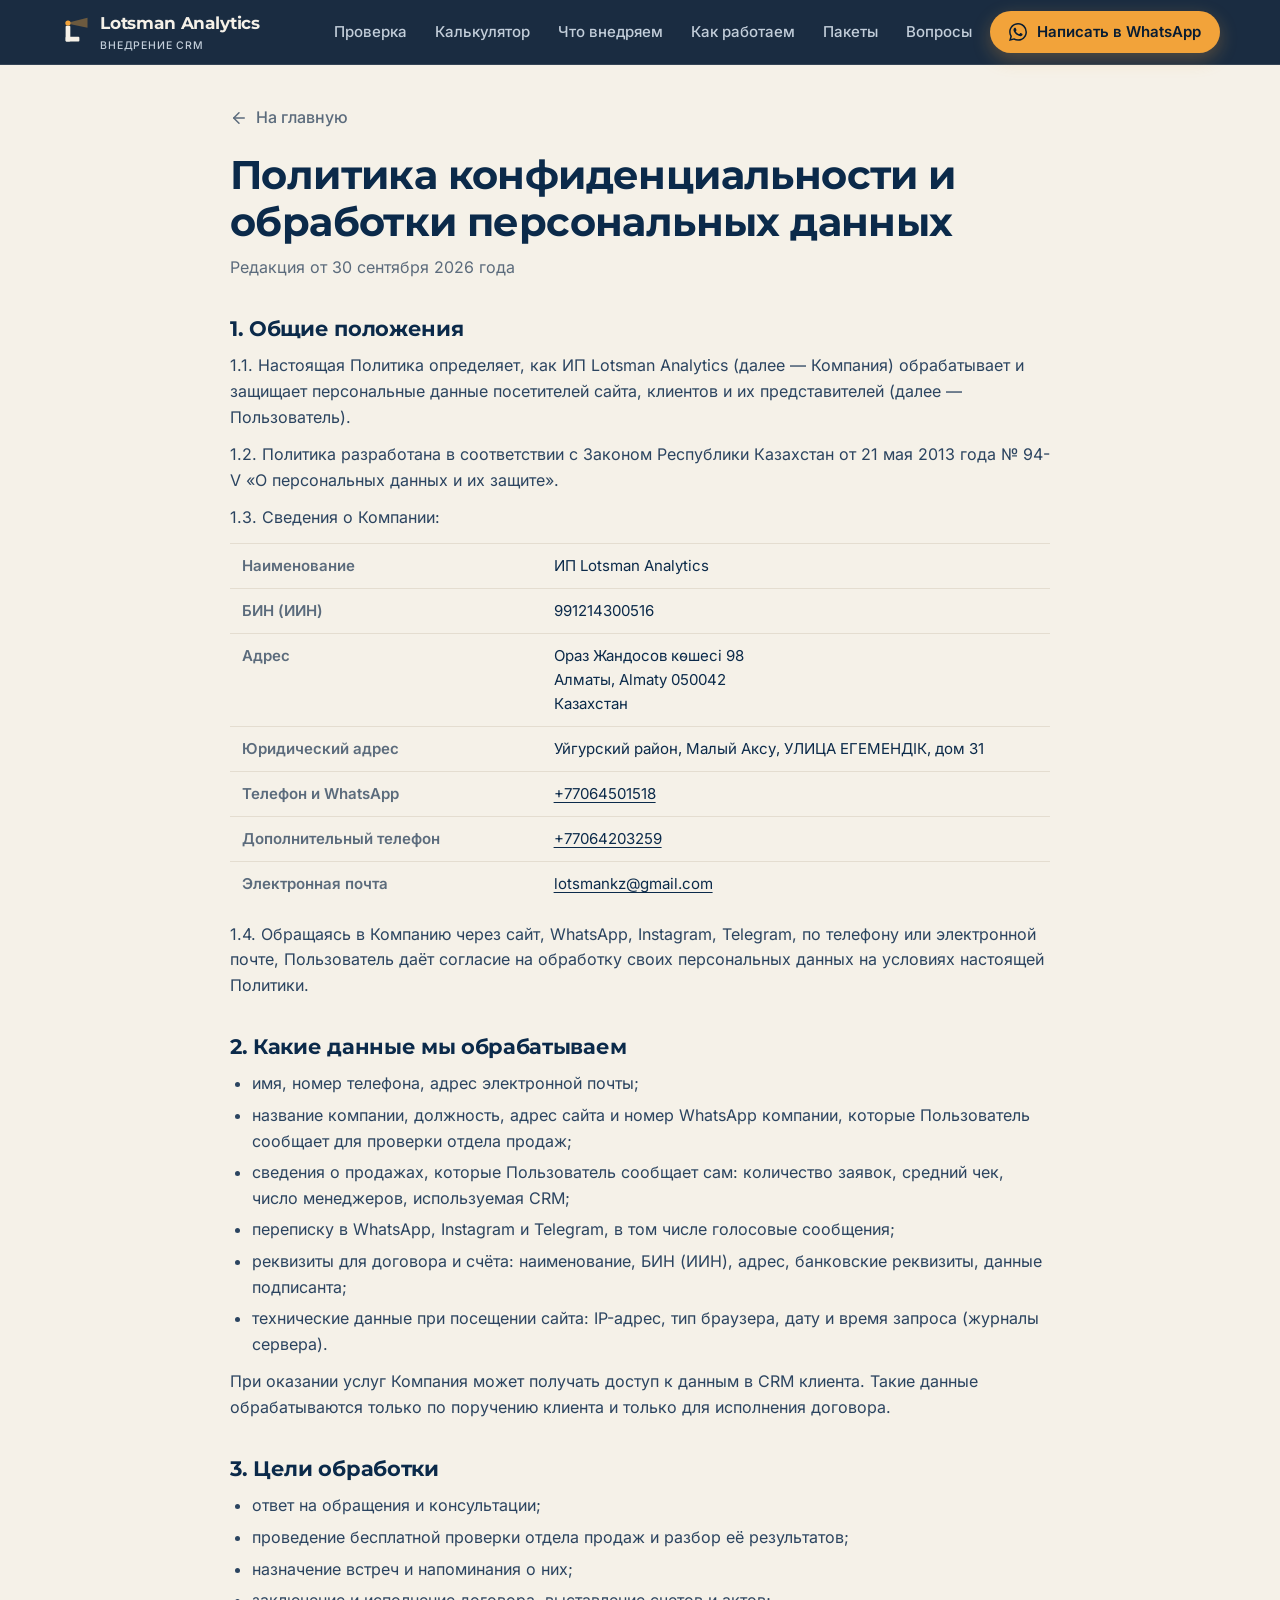
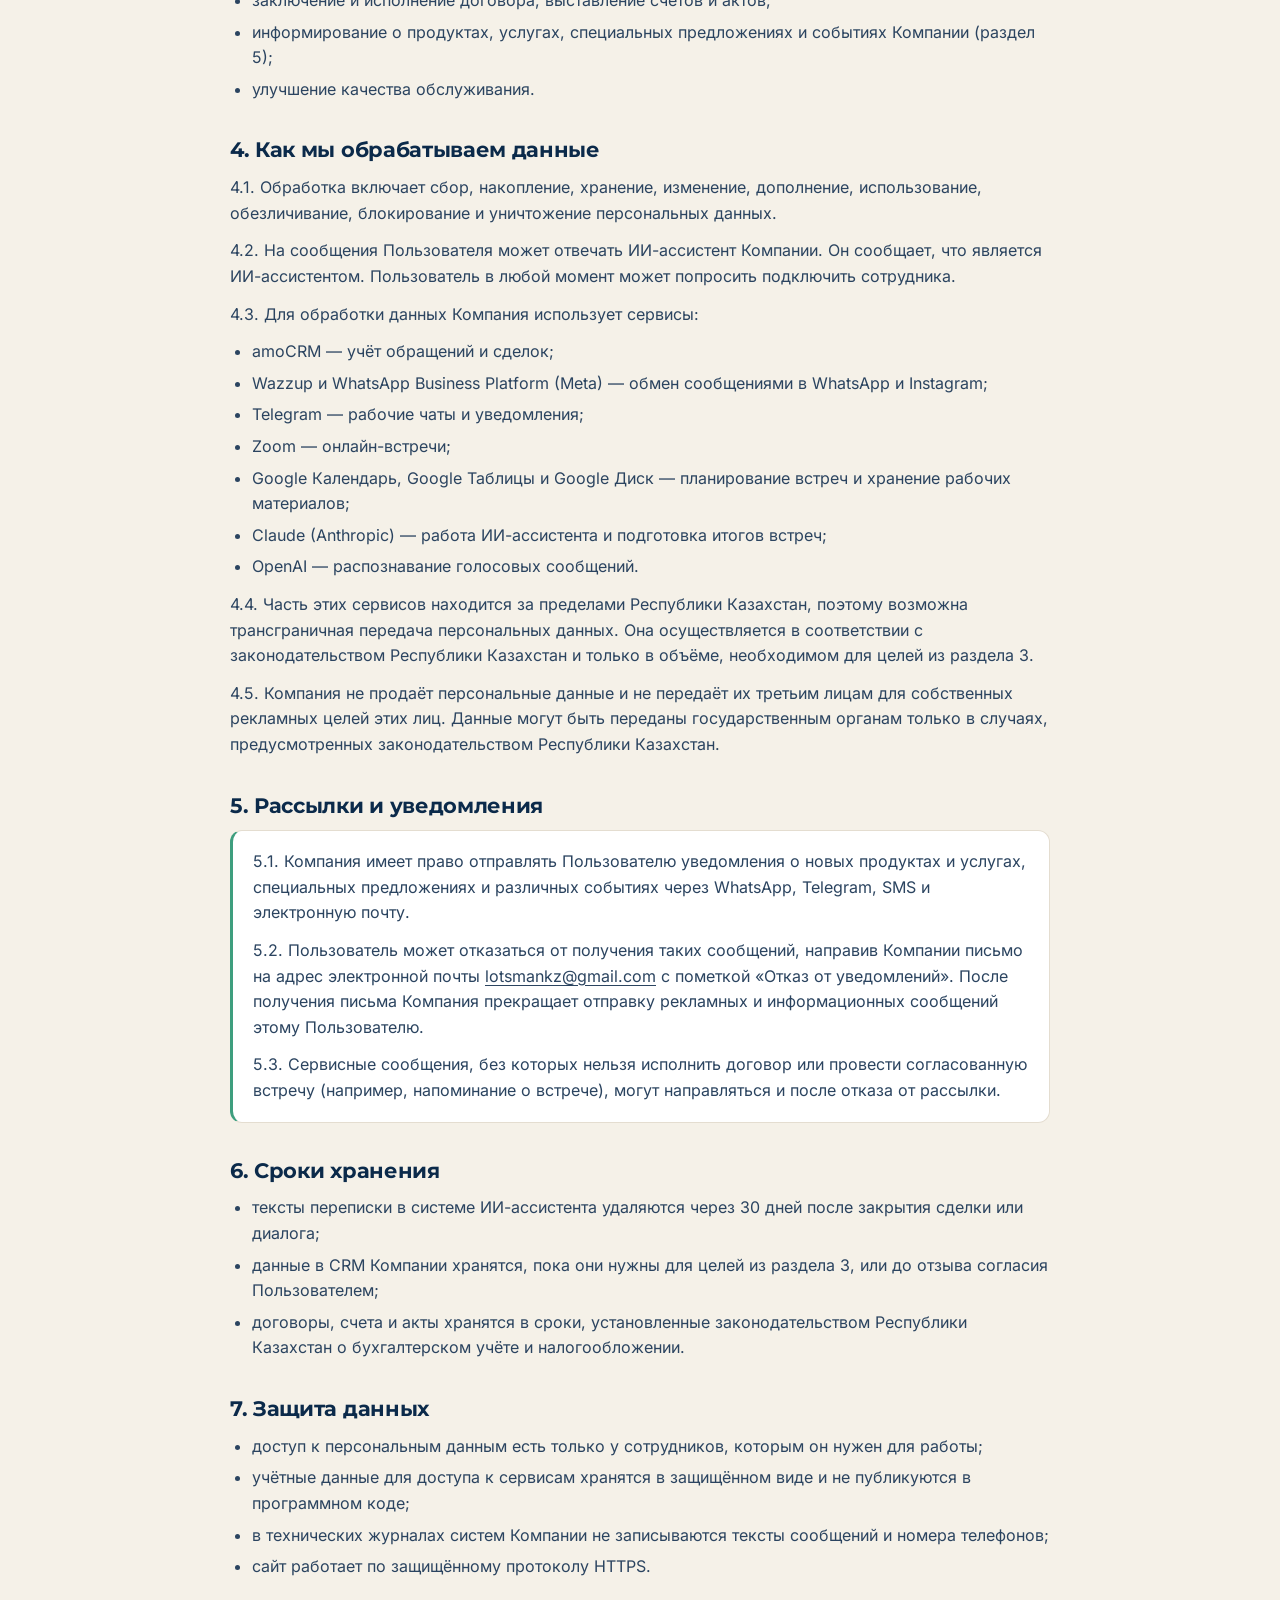
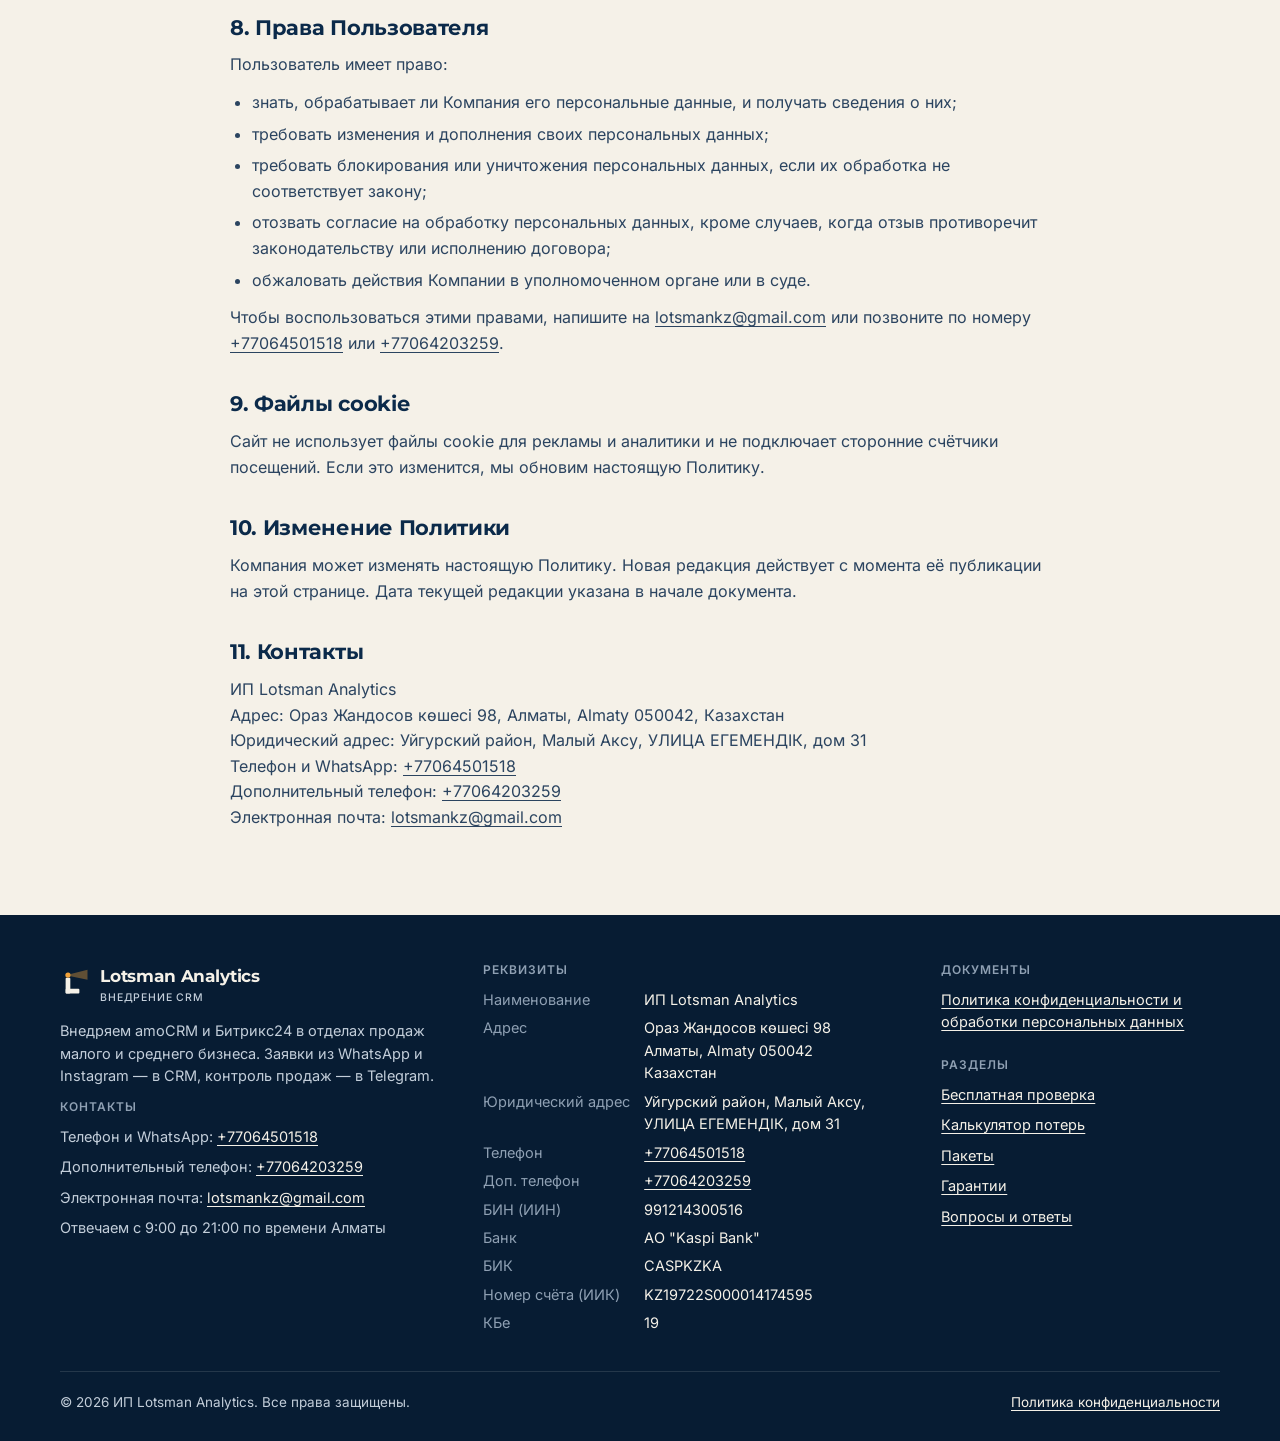
==== commit 67d5ebe9: "Redesign landing: remove prices, add animations and loss calculator - Remove all service prices: pac" ====
--- a/privacy/index.html
+++ b/privacy/index.html
@@ -12,6 +12,7 @@
   <link rel="preload" href="/assets/fonts/montserrat-cyrillic-wght-normal.woff2" as="font" type="font/woff2" crossorigin>
   <link rel="preload" href="/assets/fonts/inter-cyrillic-wght-normal.woff2" as="font" type="font/woff2" crossorigin>
   <link rel="stylesheet" href="/assets/styles.css">
+  <script src="/assets/site.js"></script>
 </head>
 <body>
 <a class="skip" href="#main">Перейти к содержанию</a>
@@ -23,20 +24,21 @@
     </a>
     <nav class="nav" aria-label="Разделы сайта">
       <a href="/#check">Проверка</a>
+      <a href="/#calc">Калькулятор</a>
       <a href="/#services">Что внедряем</a>
       <a href="/#process">Как работаем</a>
-      <a href="/#pricing">Тарифы</a>
+      <a href="/#packages">Пакеты</a>
       <a href="/#faq">Вопросы</a>
-      <a href="/#contacts">Контакты</a>
     </nav>
     <a class="btn btn-primary header-cta" href="https://wa.me/77064501518?text=%D0%97%D0%B4%D1%80%D0%B0%D0%B2%D1%81%D1%82%D0%B2%D1%83%D0%B9%D1%82%D0%B5!%20%D0%A5%D0%BE%D1%87%D1%83%20%D0%B1%D0%B5%D1%81%D0%BF%D0%BB%D0%B0%D1%82%D0%BD%D1%83%D1%8E%20%D0%BF%D1%80%D0%BE%D0%B2%D0%B5%D1%80%D0%BA%D1%83%20%D0%BE%D1%82%D0%B4%D0%B5%D0%BB%D0%B0%20%D0%BF%D1%80%D0%BE%D0%B4%D0%B0%D0%B6" target="_blank" rel="noopener"><svg width="18" height="18" viewBox="0 0 24 24" fill="currentColor" aria-hidden="true"><path d="M17.472 14.382c-.297-.149-1.758-.867-2.03-.967-.273-.099-.471-.148-.67.15-.197.297-.767.966-.94 1.164-.173.199-.347.223-.644.075-.297-.15-1.255-.463-2.39-1.475-.883-.788-1.48-1.761-1.653-2.059-.173-.297-.018-.458.13-.606.134-.133.298-.347.446-.52.149-.174.198-.298.298-.497.099-.198.05-.371-.025-.52-.075-.149-.669-1.612-.916-2.207-.242-.579-.487-.5-.669-.51-.173-.008-.371-.01-.57-.01-.198 0-.52.074-.792.372-.272.297-1.04 1.016-1.04 2.479 0 1.462 1.065 2.875 1.213 3.074.149.198 2.096 3.2 5.077 4.487.709.306 1.262.489 1.694.625.712.227 1.36.195 1.871.118.571-.085 1.758-.719 2.006-1.413.248-.694.248-1.289.173-1.413-.074-.124-.272-.198-.57-.347m-5.421 7.403h-.004a9.87 9.87 0 01-5.031-1.378l-.361-.214-3.741.982.998-3.648-.235-.374a9.86 9.86 0 01-1.51-5.26c.001-5.45 4.436-9.884 9.888-9.884 2.64 0 5.122 1.03 6.988 2.898a9.825 9.825 0 012.893 6.994c-.003 5.45-4.437 9.884-9.885 9.884m8.413-18.297A11.815 11.815 0 0012.05 0C5.495 0 .16 5.335.157 11.892c0 2.096.547 4.142 1.588 5.945L.057 24l6.305-1.654a11.882 11.882 0 005.683 1.448h.005c6.554 0 11.89-5.335 11.893-11.893a11.821 11.821 0 00-3.48-8.413Z"/></svg> Написать в WhatsApp</a>
     <button class="menu-btn" type="button" aria-expanded="false" aria-controls="mobile-nav" aria-label="Открыть меню"><svg width="22" height="22" viewBox="0 0 24 24" fill="none" stroke="currentColor" stroke-width="2" stroke-linecap="round" stroke-linejoin="round" aria-hidden="true"><path d="M4 5h16" /><path d="M4 12h16" /><path d="M4 19h16" /></svg></button>
   </div>
   <nav class="mobile-nav" id="mobile-nav" aria-label="Разделы сайта">
     <a href="/#check">Бесплатная проверка</a>
+    <a href="/#calc">Калькулятор потерь</a>
     <a href="/#services">Что внедряем</a>
     <a href="/#process">Как работаем</a>
-    <a href="/#pricing">Тарифы</a>
+    <a href="/#packages">Пакеты</a>
     <a href="/#faq">Вопросы</a>
     <a href="/#contacts">Контакты</a>
     <a class="btn btn-primary" href="https://wa.me/77064501518?text=%D0%97%D0%B4%D1%80%D0%B0%D0%B2%D1%81%D1%82%D0%B2%D1%83%D0%B9%D1%82%D0%B5!%20%D0%A5%D0%BE%D1%87%D1%83%20%D0%B1%D0%B5%D1%81%D0%BF%D0%BB%D0%B0%D1%82%D0%BD%D1%83%D1%8E%20%D0%BF%D1%80%D0%BE%D0%B2%D0%B5%D1%80%D0%BA%D1%83%20%D0%BE%D1%82%D0%B4%D0%B5%D0%BB%D0%B0%20%D0%BF%D1%80%D0%BE%D0%B4%D0%B0%D0%B6" target="_blank" rel="noopener"><svg width="18" height="18" viewBox="0 0 24 24" fill="currentColor" aria-hidden="true"><path d="M17.472 14.382c-.297-.149-1.758-.867-2.03-.967-.273-.099-.471-.148-.67.15-.197.297-.767.966-.94 1.164-.173.199-.347.223-.644.075-.297-.15-1.255-.463-2.39-1.475-.883-.788-1.48-1.761-1.653-2.059-.173-.297-.018-.458.13-.606.134-.133.298-.347.446-.52.149-.174.198-.298.298-.497.099-.198.05-.371-.025-.52-.075-.149-.669-1.612-.916-2.207-.242-.579-.487-.5-.669-.51-.173-.008-.371-.01-.57-.01-.198 0-.52.074-.792.372-.272.297-1.04 1.016-1.04 2.479 0 1.462 1.065 2.875 1.213 3.074.149.198 2.096 3.2 5.077 4.487.709.306 1.262.489 1.694.625.712.227 1.36.195 1.871.118.571-.085 1.758-.719 2.006-1.413.248-.694.248-1.289.173-1.413-.074-.124-.272-.198-.57-.347m-5.421 7.403h-.004a9.87 9.87 0 01-5.031-1.378l-.361-.214-3.741.982.998-3.648-.235-.374a9.86 9.86 0 01-1.51-5.26c.001-5.45 4.436-9.884 9.888-9.884 2.64 0 5.122 1.03 6.988 2.898a9.825 9.825 0 012.893 6.994c-.003 5.45-4.437 9.884-9.885 9.884m8.413-18.297A11.815 11.815 0 0012.05 0C5.495 0 .16 5.335.157 11.892c0 2.096.547 4.142 1.588 5.945L.057 24l6.305-1.654a11.882 11.882 0 005.683 1.448h.005c6.554 0 11.89-5.335 11.893-11.893a11.821 11.821 0 00-3.48-8.413Z"/></svg> Написать в WhatsApp</a>
@@ -199,7 +201,8 @@
         <h2 style="margin-top: 24px">Разделы</h2>
         <ul class="footer-links">
           <li><a href="/#check">Бесплатная проверка</a></li>
-          <li><a href="/#pricing">Тарифы</a></li>
+          <li><a href="/#calc">Калькулятор потерь</a></li>
+          <li><a href="/#packages">Пакеты</a></li>
           <li><a href="/#guarantees">Гарантии</a></li>
           <li><a href="/#faq">Вопросы и ответы</a></li>
         </ul>
@@ -211,6 +214,5 @@
     </div>
   </div>
 </footer>
-<script src="/assets/site.js" defer></script>
 </body>
 </html>
--- a/assets/styles.css
+++ b/assets/styles.css
@@ -411,16 +411,21 @@
   width: 100%;
   margin-top: 16px;
 }
-@media (min-width: 1000px) {
-  .nav {
-    display: flex;
-    gap: 26px;
-  }
+.header .wrap > .brand {
+  margin-right: auto;
+}
+@media (min-width: 640px) {
   .header-cta {
     display: inline-flex;
     min-height: 42px;
     padding: 9px 18px;
     font-size: 15px;
+  }
+}
+@media (min-width: 1120px) {
+  .nav {
+    display: flex;
+    gap: 24px;
   }
   .menu-btn,
   .mobile-nav,
@@ -791,7 +796,7 @@
 .price-tag {
   font-family: var(--display);
   font-weight: 700;
-  font-size: 26px;
+  font-size: 20px;
   line-height: 1;
   white-space: nowrap;
 }
@@ -1022,23 +1027,21 @@
   font-size: 15px;
   margin-top: 4px;
 }
-.plan .price {
+.plan .term {
+  display: inline-flex;
+  align-items: center;
+  gap: 10px;
+  align-self: flex-start;
+  padding: 10px 16px;
+  border-radius: 999px;
+  background: var(--soft);
   font-family: var(--display);
   font-weight: 700;
-  font-size: 34px;
-  line-height: 1.05;
-  letter-spacing: -0.02em;
-}
-.plan .price small {
-  font-size: 16px;
-  font-weight: 600;
-  letter-spacing: 0;
-}
-.plan .terms {
-  font-size: 14px;
+  font-size: 19px;
+  line-height: 1.2;
+}
+.plan .term svg {
   color: var(--muted);
-  margin-top: 6px;
-  line-height: 1.45;
 }
 .plan .checks {
   flex: 1;
@@ -1061,12 +1064,17 @@
   box-shadow: var(--shadow-lg);
   overflow: hidden;
 }
-.plan.featured h3,
-.plan.featured .price {
-  color: var(--on-dark);
+.plan.featured h3 {
+  color: var(--on-dark);
+}
+.plan.featured .term {
+  background: rgba(245, 241, 232, 0.08);
+  color: var(--on-dark);
+}
+.plan.featured .term svg {
+  color: var(--amber);
 }
 .plan.featured .sub,
-.plan.featured .terms,
 .plan.featured .limits {
   color: var(--on-dark-2);
 }
@@ -1149,27 +1157,6 @@
   color: var(--muted);
 }
 
-/* Ниши */
-.niches {
-  display: flex;
-  flex-wrap: wrap;
-  gap: 10px;
-  list-style: none;
-}
-.niches li {
-  display: inline-flex;
-  align-items: center;
-  gap: 10px;
-  padding: 12px 18px;
-  border-radius: 999px;
-  background: var(--surface);
-  border: 1px solid var(--line);
-  font-weight: 600;
-  font-size: 15.5px;
-}
-.niches li svg {
-  color: var(--muted);
-}
 
 /* Принципы */
 .principles .card {
@@ -1292,7 +1279,7 @@
 .footer {
   background: var(--deep);
   color: var(--on-dark-2);
-  padding: 48px 0 96px;
+  padding: 48px 0 28px;
   font-size: 14.5px;
   line-height: 1.55;
 }
@@ -1302,11 +1289,6 @@
 .footer-grid {
   display: grid;
   gap: 32px;
-}
-@media (min-width: 1000px) {
-  .footer {
-    padding-bottom: 28px;
-  }
 }
 @media (min-width: 760px) {
   .footer-grid {
@@ -1365,32 +1347,6 @@
   }
 }
 
-/* ---------- Плавающая кнопка WhatsApp (телефон) ---------- */
-.wa-float {
-  position: fixed;
-  right: 16px;
-  bottom: 16px;
-  z-index: 50;
-  width: 56px;
-  height: 56px;
-  border-radius: 50%;
-  display: grid;
-  place-items: center;
-  background: var(--amber);
-  color: var(--deep);
-  box-shadow: 0 8px 24px rgba(7, 28, 51, 0.35);
-  text-decoration: none;
-}
-.wa-float:hover {
-  background: var(--amber-hover);
-}
-/* На широком экране кнопка WhatsApp всегда видна в шапке. */
-@media (min-width: 1000px) {
-  .wa-float {
-    display: none;
-  }
-}
-
 /* ---------- Текстовые страницы (политика) ---------- */
 .doc {
   padding: 40px 0 72px;
@@ -1466,3 +1422,656 @@
 .back:hover {
   color: var(--ink);
 }
+
+/* ==========================================================================
+   Продающие блоки и анимации (версия 2).
+   Всё движение — только opacity и transform; при «уменьшить движение» в системе
+   анимации отключаются, а блоки сразу видны.
+   ========================================================================== */
+
+/* ---------- Шапка при прокрутке, «живой» знак маяка ---------- */
+.header {
+  transition: background-color 0.3s ease, box-shadow 0.3s ease;
+}
+.header.scrolled {
+  background: rgba(7, 28, 51, 0.97);
+  box-shadow: 0 8px 30px rgba(7, 28, 51, 0.28);
+}
+.brand svg polygon {
+  animation: lamp 3.6s ease-in-out infinite;
+}
+@keyframes lamp {
+  0%,
+  100% {
+    fill-opacity: 0.25;
+  }
+  50% {
+    fill-opacity: 0.75;
+  }
+}
+
+/* ---------- Первый экран: появление по очереди ---------- */
+.enter {
+  animation: enterUp 0.9s cubic-bezier(0.16, 1, 0.3, 1) both;
+  animation-delay: calc(0.08s + var(--d, 0) * 0.11s);
+}
+.enter-card {
+  animation: enterCard 1.1s cubic-bezier(0.16, 1, 0.3, 1) 0.35s both;
+}
+@keyframes enterUp {
+  from {
+    opacity: 0;
+    transform: translateY(26px);
+  }
+  to {
+    opacity: 1;
+    transform: none;
+  }
+}
+@keyframes enterCard {
+  from {
+    opacity: 0;
+    transform: translateY(40px) scale(0.96);
+  }
+  to {
+    opacity: 1;
+    transform: none;
+  }
+}
+/* Луч маяка медленно ходит из стороны в сторону. */
+.hero > .ray {
+  transform-origin: 0% 100%;
+  animation: sweep 9s ease-in-out infinite alternate;
+}
+@keyframes sweep {
+  from {
+    transform: rotate(-5deg);
+    opacity: 0.4;
+  }
+  to {
+    transform: rotate(3deg);
+    opacity: 0.65;
+  }
+}
+.hero h1 em {
+  background: linear-gradient(transparent 88%, rgba(242, 163, 58, 0.35) 88%) no-repeat;
+  background-size: 0% 100%;
+  animation: underline 1s cubic-bezier(0.16, 1, 0.3, 1) 1.1s forwards;
+}
+@keyframes underline {
+  to {
+    background-size: 100% 100%;
+  }
+}
+.trust {
+  list-style: none;
+  display: flex;
+  flex-wrap: wrap;
+  gap: 8px 18px;
+  margin: 18px 0 0;
+  padding: 0;
+  font-size: 14px;
+  color: var(--on-dark-2);
+}
+.trust li {
+  display: inline-flex;
+  align-items: center;
+  gap: 6px;
+}
+.trust svg {
+  color: #7fd3b4;
+}
+
+/* Отчёт на первом экране «заполняется» строка за строкой. */
+.report-progress {
+  height: 4px;
+  border-radius: 4px;
+  background: var(--soft);
+  overflow: hidden;
+  margin: -2px 0 6px;
+}
+.report-progress span {
+  display: block;
+  height: 100%;
+  width: 100%;
+  border-radius: inherit;
+  background: linear-gradient(90deg, var(--course), #6cc4a4);
+  transform-origin: left;
+  animation: progress 2.6s cubic-bezier(0.4, 0, 0.2, 1) 0.9s both;
+}
+@keyframes progress {
+  from {
+    transform: scaleX(0);
+  }
+  to {
+    transform: scaleX(1);
+  }
+}
+.report-list li {
+  animation: rowIn 0.55s cubic-bezier(0.16, 1, 0.3, 1) both;
+}
+.report-list li .pill {
+  animation: pillIn 0.45s cubic-bezier(0.34, 1.56, 0.64, 1) both;
+}
+.report-list li:nth-child(1),
+.report-list li:nth-child(1) .pill {
+  animation-delay: 1s;
+}
+.report-list li:nth-child(2),
+.report-list li:nth-child(2) .pill {
+  animation-delay: 1.4s;
+}
+.report-list li:nth-child(3),
+.report-list li:nth-child(3) .pill {
+  animation-delay: 1.8s;
+}
+.report-list li:nth-child(4),
+.report-list li:nth-child(4) .pill {
+  animation-delay: 2.2s;
+}
+.report-list li:nth-child(5),
+.report-list li:nth-child(5) .pill {
+  animation-delay: 2.6s;
+}
+.report-list li:nth-child(6),
+.report-list li:nth-child(6) .pill {
+  animation-delay: 3s;
+}
+.report-sum {
+  animation: enterUp 0.7s cubic-bezier(0.16, 1, 0.3, 1) 3.5s both;
+}
+@keyframes rowIn {
+  from {
+    opacity: 0;
+    transform: translateX(-14px);
+  }
+  to {
+    opacity: 1;
+    transform: none;
+  }
+}
+@keyframes pillIn {
+  from {
+    opacity: 0;
+    transform: scale(0.6);
+  }
+  to {
+    opacity: 1;
+    transform: none;
+  }
+}
+
+/* ---------- Кнопки: блик на главных действиях ---------- */
+.btn-shine {
+  position: relative;
+  overflow: hidden;
+  isolation: isolate;
+}
+.btn-shine::after {
+  content: "";
+  position: absolute;
+  inset: 0;
+  z-index: -1;
+  background: linear-gradient(110deg, transparent 35%, rgba(255, 255, 255, 0.55) 50%, transparent 65%);
+  transform: translateX(-130%);
+  animation: shine 5s ease-in-out 2.5s infinite;
+}
+@keyframes shine {
+  0%,
+  72% {
+    transform: translateX(-130%);
+  }
+  100% {
+    transform: translateX(130%);
+  }
+}
+.btn-primary {
+  box-shadow: 0 6px 18px rgba(242, 163, 58, 0.28);
+  transition: background-color 0.15s ease, box-shadow 0.2s ease, transform 0.2s ease;
+}
+@media (hover: hover) {
+  .btn-primary:hover {
+    transform: translateY(-2px);
+    box-shadow: 0 10px 26px rgba(242, 163, 58, 0.38);
+  }
+}
+
+/* ---------- Появление блоков при прокрутке ---------- */
+.js [data-reveal] {
+  opacity: 0;
+  translate: 0 30px;
+  transition-property: opacity, translate, scale, transform, box-shadow, border-color;
+  transition-duration: 0.8s, 0.8s, 0.8s, 0.3s, 0.3s, 0.3s;
+  transition-timing-function: cubic-bezier(0.16, 1, 0.3, 1);
+  transition-delay: calc(var(--i, 0) * 0.1s), calc(var(--i, 0) * 0.1s), calc(var(--i, 0) * 0.1s), 0s, 0s, 0s;
+}
+.js [data-reveal="zoom"] {
+  translate: 0 20px;
+  scale: 0.96;
+}
+.js [data-reveal].in {
+  opacity: 1;
+  translate: 0 0;
+  scale: 1;
+}
+.js [data-reveal] .icon {
+  scale: 0.5;
+  transition: scale 0.6s cubic-bezier(0.34, 1.56, 0.64, 1);
+  transition-delay: calc(var(--i, 0) * 0.1s + 0.25s);
+}
+.js [data-reveal].in .icon {
+  scale: 1;
+}
+@media (hover: hover) {
+  .card {
+    transition: transform 0.3s ease, box-shadow 0.3s ease, border-color 0.3s ease;
+  }
+  .card:hover {
+    transform: translateY(-5px);
+    box-shadow: 0 2px 4px rgba(7, 28, 51, 0.06), 0 18px 40px rgba(7, 28, 51, 0.12);
+    border-color: var(--line-strong);
+  }
+}
+
+/* ---------- Проблема → решение ---------- */
+.pain-card {
+  display: flex;
+  flex-direction: column;
+}
+.pain-card > p:not(.fix) {
+  flex: 1;
+}
+.pain-card .fix {
+  display: flex;
+  gap: 8px;
+  align-items: flex-start;
+  margin: 16px 0 0;
+  padding-top: 14px;
+  border-top: 1px dashed var(--line-strong);
+  color: var(--ok-ink);
+  font-size: 14.5px;
+  font-weight: 600;
+  line-height: 1.4;
+}
+.pain-card .fix svg {
+  flex: none;
+  margin-top: 2px;
+}
+.js .pain-card .fix {
+  opacity: 0;
+  transform: translateY(8px);
+  transition: opacity 0.6s ease, transform 0.6s ease;
+  transition-delay: calc(var(--i, 0) * 0.1s + 0.55s);
+}
+.js .pain-card.in .fix {
+  opacity: 1;
+  transform: none;
+}
+
+/* ---------- Калькулятор потерь ---------- */
+.calc {
+  display: grid;
+  gap: 16px;
+}
+@media (min-width: 900px) {
+  .calc {
+    grid-template-columns: minmax(0, 1.15fr) minmax(0, 0.85fr);
+    gap: 20px;
+  }
+}
+.calc-inputs {
+  display: grid;
+  gap: 22px;
+  padding: 24px;
+  border-radius: var(--radius-lg);
+  background: var(--surface);
+  border: 1px solid var(--line);
+  box-shadow: var(--shadow);
+}
+@media (min-width: 900px) {
+  .calc-inputs {
+    padding: 32px;
+    gap: 26px;
+  }
+}
+.field {
+  display: grid;
+  gap: 10px;
+}
+.field-top {
+  display: flex;
+  justify-content: space-between;
+  align-items: baseline;
+  gap: 12px;
+  font-weight: 600;
+}
+.field-top output {
+  font-family: var(--display);
+  font-weight: 700;
+  font-size: 19px;
+  font-variant-numeric: tabular-nums;
+  white-space: nowrap;
+}
+.field-hint {
+  font-size: 13px;
+  color: var(--muted);
+  margin-top: -4px;
+}
+.field input[type="range"] {
+  --p: 50%;
+  -webkit-appearance: none;
+  appearance: none;
+  width: 100%;
+  height: 28px;
+  margin: 0;
+  background: transparent;
+  cursor: pointer;
+  touch-action: pan-y;
+}
+.field input[type="range"]::-webkit-slider-runnable-track {
+  height: 8px;
+  border-radius: 8px;
+  background: linear-gradient(90deg, var(--night) var(--p), var(--soft) var(--p));
+}
+.field input[type="range"]::-moz-range-track {
+  height: 8px;
+  border-radius: 8px;
+  background: linear-gradient(90deg, var(--night) var(--p), var(--soft) var(--p));
+}
+.field input[type="range"]::-webkit-slider-thumb {
+  -webkit-appearance: none;
+  appearance: none;
+  width: 26px;
+  height: 26px;
+  margin-top: -9px;
+  border-radius: 50%;
+  background: var(--amber);
+  border: 4px solid var(--surface);
+  box-shadow: 0 2px 10px rgba(7, 28, 51, 0.3);
+  transition: transform 0.15s ease;
+}
+.field input[type="range"]::-moz-range-thumb {
+  width: 18px;
+  height: 18px;
+  border-radius: 50%;
+  background: var(--amber);
+  border: 4px solid var(--surface);
+  box-shadow: 0 2px 10px rgba(7, 28, 51, 0.3);
+}
+.field input[type="range"]:active::-webkit-slider-thumb {
+  transform: scale(1.15);
+}
+.field input[type="range"]:focus-visible {
+  outline: 2px solid var(--amber);
+  outline-offset: 4px;
+  border-radius: 8px;
+}
+:root[data-theme="dark"] .field input[type="range"]::-webkit-slider-runnable-track {
+  background: linear-gradient(90deg, var(--sand) var(--p), var(--line) var(--p));
+}
+:root[data-theme="dark"] .field input[type="range"]::-moz-range-track {
+  background: linear-gradient(90deg, var(--sand) var(--p), var(--line) var(--p));
+}
+@media (prefers-color-scheme: dark) {
+  :root:not([data-theme="light"]) .field input[type="range"]::-webkit-slider-runnable-track {
+    background: linear-gradient(90deg, var(--sand) var(--p), var(--line) var(--p));
+  }
+  :root:not([data-theme="light"]) .field input[type="range"]::-moz-range-track {
+    background: linear-gradient(90deg, var(--sand) var(--p), var(--line) var(--p));
+  }
+}
+.calc-result {
+  position: relative;
+  overflow: hidden;
+  display: flex;
+  flex-direction: column;
+  align-items: flex-start;
+  justify-content: center;
+  gap: 4px;
+  padding: 28px 24px;
+  border-radius: var(--radius-lg);
+  background: radial-gradient(120% 120% at 100% 0%, #123a63 0%, var(--night) 55%, var(--deep) 100%);
+  color: var(--on-dark);
+  box-shadow: var(--shadow-lg);
+}
+.calc-result > *:not(.ray) {
+  position: relative;
+}
+.calc-result .ray {
+  right: -70px;
+  top: -50px;
+  width: 360px;
+  opacity: 0.5;
+}
+.calc-label {
+  color: var(--on-dark-2);
+  font-size: 15px;
+}
+.calc-sum {
+  font-family: var(--display);
+  font-weight: 700;
+  font-size: clamp(34px, 8vw, 50px);
+  line-height: 1.1;
+  letter-spacing: -0.02em;
+  font-variant-numeric: tabular-nums;
+  white-space: nowrap;
+  margin: 2px 0;
+}
+.calc-meta {
+  margin: 12px 0 20px;
+  color: var(--on-dark-2);
+  font-size: 15px;
+}
+.calc-meta b {
+  color: var(--on-dark);
+  white-space: nowrap;
+}
+.calc-result .btn {
+  width: 100%;
+}
+.calc-note {
+  margin-top: 12px;
+  font-size: 12.5px;
+  color: #93a4b8;
+  line-height: 1.45;
+}
+@media (min-width: 900px) {
+  .calc-result {
+    padding: 36px 32px;
+  }
+}
+
+/* ---------- Результат проверки: луч и ровные слои ---------- */
+.result .ray {
+  right: -60px;
+  top: -50px;
+  width: 420px;
+  opacity: 0.45;
+}
+.result > *:not(.ray) {
+  position: relative;
+}
+
+/* ---------- Бегущая строка ниш ---------- */
+.niches-block {
+  margin-top: 44px;
+}
+.niches-block h3 {
+  font-size: 18px;
+  margin-bottom: 14px;
+}
+.marquee {
+  overflow: hidden;
+  -webkit-mask-image: linear-gradient(90deg, transparent, #000 7%, #000 93%, transparent);
+  mask-image: linear-gradient(90deg, transparent, #000 7%, #000 93%, transparent);
+  padding: 4px 0;
+}
+.marquee-track {
+  list-style: none;
+  display: flex;
+  width: max-content;
+  margin: 0;
+  padding: 0;
+  animation: marquee 34s linear infinite;
+}
+.marquee:hover .marquee-track {
+  animation-play-state: paused;
+}
+.marquee-track li {
+  display: inline-flex;
+  align-items: center;
+  gap: 10px;
+  margin-right: 10px;
+  padding: 12px 18px;
+  border-radius: 999px;
+  background: var(--surface);
+  border: 1px solid var(--line);
+  font-weight: 600;
+  font-size: 15.5px;
+  white-space: nowrap;
+}
+.marquee-track li svg {
+  color: var(--muted);
+}
+@keyframes marquee {
+  from {
+    transform: translateX(0);
+  }
+  to {
+    transform: translateX(-50%);
+  }
+}
+
+/* ---------- Шаги: линия «прорисовывается» ---------- */
+.js .step::after {
+  transform: scaleY(0);
+  transform-origin: top;
+  transition: transform 0.9s cubic-bezier(0.16, 1, 0.3, 1) 0.35s;
+}
+.js .step.in::after {
+  transform: scaleY(1);
+}
+.js .step::before {
+  transform: scale(0.4);
+  opacity: 0;
+  transition: transform 0.55s cubic-bezier(0.34, 1.56, 0.64, 1) 0.1s, opacity 0.3s ease 0.1s;
+}
+.js .step.in::before {
+  transform: none;
+  opacity: 1;
+}
+
+/* ---------- Пакет «Лоцман 7»: мягкое свечение ---------- */
+.plan.featured {
+  animation: glow 4s ease-in-out infinite;
+}
+@keyframes glow {
+  0%,
+  100% {
+    box-shadow: 0 12px 40px rgba(7, 28, 51, 0.22), 0 0 0 1px rgba(242, 163, 58, 0.18);
+  }
+  50% {
+    box-shadow: 0 16px 50px rgba(7, 28, 51, 0.28), 0 0 0 1px rgba(242, 163, 58, 0.5),
+      0 0 34px rgba(242, 163, 58, 0.16);
+  }
+}
+
+/* ---------- Вопросы: плавное раскрытие ---------- */
+.faq details {
+  transition: border-color 0.2s ease, box-shadow 0.2s ease;
+}
+.faq details[open] {
+  border-color: var(--line-strong);
+  box-shadow: var(--shadow);
+}
+.faq details[open] > p {
+  animation: faqIn 0.35s ease both;
+}
+@keyframes faqIn {
+  from {
+    opacity: 0;
+    transform: translateY(-6px);
+  }
+  to {
+    opacity: 1;
+    transform: none;
+  }
+}
+
+/* ---------- Нижняя кнопка на телефоне ---------- */
+.mcta {
+  position: fixed;
+  left: 12px;
+  right: 12px;
+  bottom: calc(12px + env(safe-area-inset-bottom, 0px));
+  z-index: 50;
+  display: flex;
+  gap: 10px;
+  padding: 8px;
+  border-radius: 999px;
+  background: rgba(7, 28, 51, 0.94);
+  border: 1px solid rgba(245, 241, 232, 0.1);
+  backdrop-filter: blur(10px);
+  -webkit-backdrop-filter: blur(10px);
+  box-shadow: 0 12px 34px rgba(7, 28, 51, 0.4);
+  transform: translateY(140%);
+  visibility: hidden;
+  transition: transform 0.45s cubic-bezier(0.16, 1, 0.3, 1), visibility 0s linear 0.45s;
+}
+.mcta.show {
+  transform: none;
+  visibility: visible;
+  transition: transform 0.45s cubic-bezier(0.16, 1, 0.3, 1), visibility 0s;
+}
+.mcta .btn {
+  flex: 1;
+  min-height: 46px;
+  box-shadow: none;
+}
+.mcta-call {
+  flex: none;
+  width: 46px;
+  height: 46px;
+  display: grid;
+  place-items: center;
+  border-radius: 50%;
+  border: 1px solid var(--on-dark-line);
+  color: var(--on-dark);
+}
+@media (min-width: 1000px) {
+  .mcta {
+    display: none;
+  }
+}
+
+/* ---------- Уменьшить движение ---------- */
+@media (prefers-reduced-motion: reduce) {
+  *,
+  *::before,
+  *::after {
+    animation-duration: 0.001ms !important;
+    animation-delay: 0s !important;
+    animation-iteration-count: 1 !important;
+    transition-duration: 0.001ms !important;
+    transition-delay: 0s !important;
+  }
+  .hero > .ray,
+  .plan.featured,
+  .brand svg polygon,
+  .btn-shine::after {
+    animation: none !important;
+  }
+  .marquee-track {
+    animation: none !important;
+    flex-wrap: wrap;
+    width: auto;
+    row-gap: 10px;
+  }
+  .marquee-track li[aria-hidden="true"] {
+    display: none;
+  }
+  .marquee {
+    -webkit-mask-image: none;
+    mask-image: none;
+  }
+}
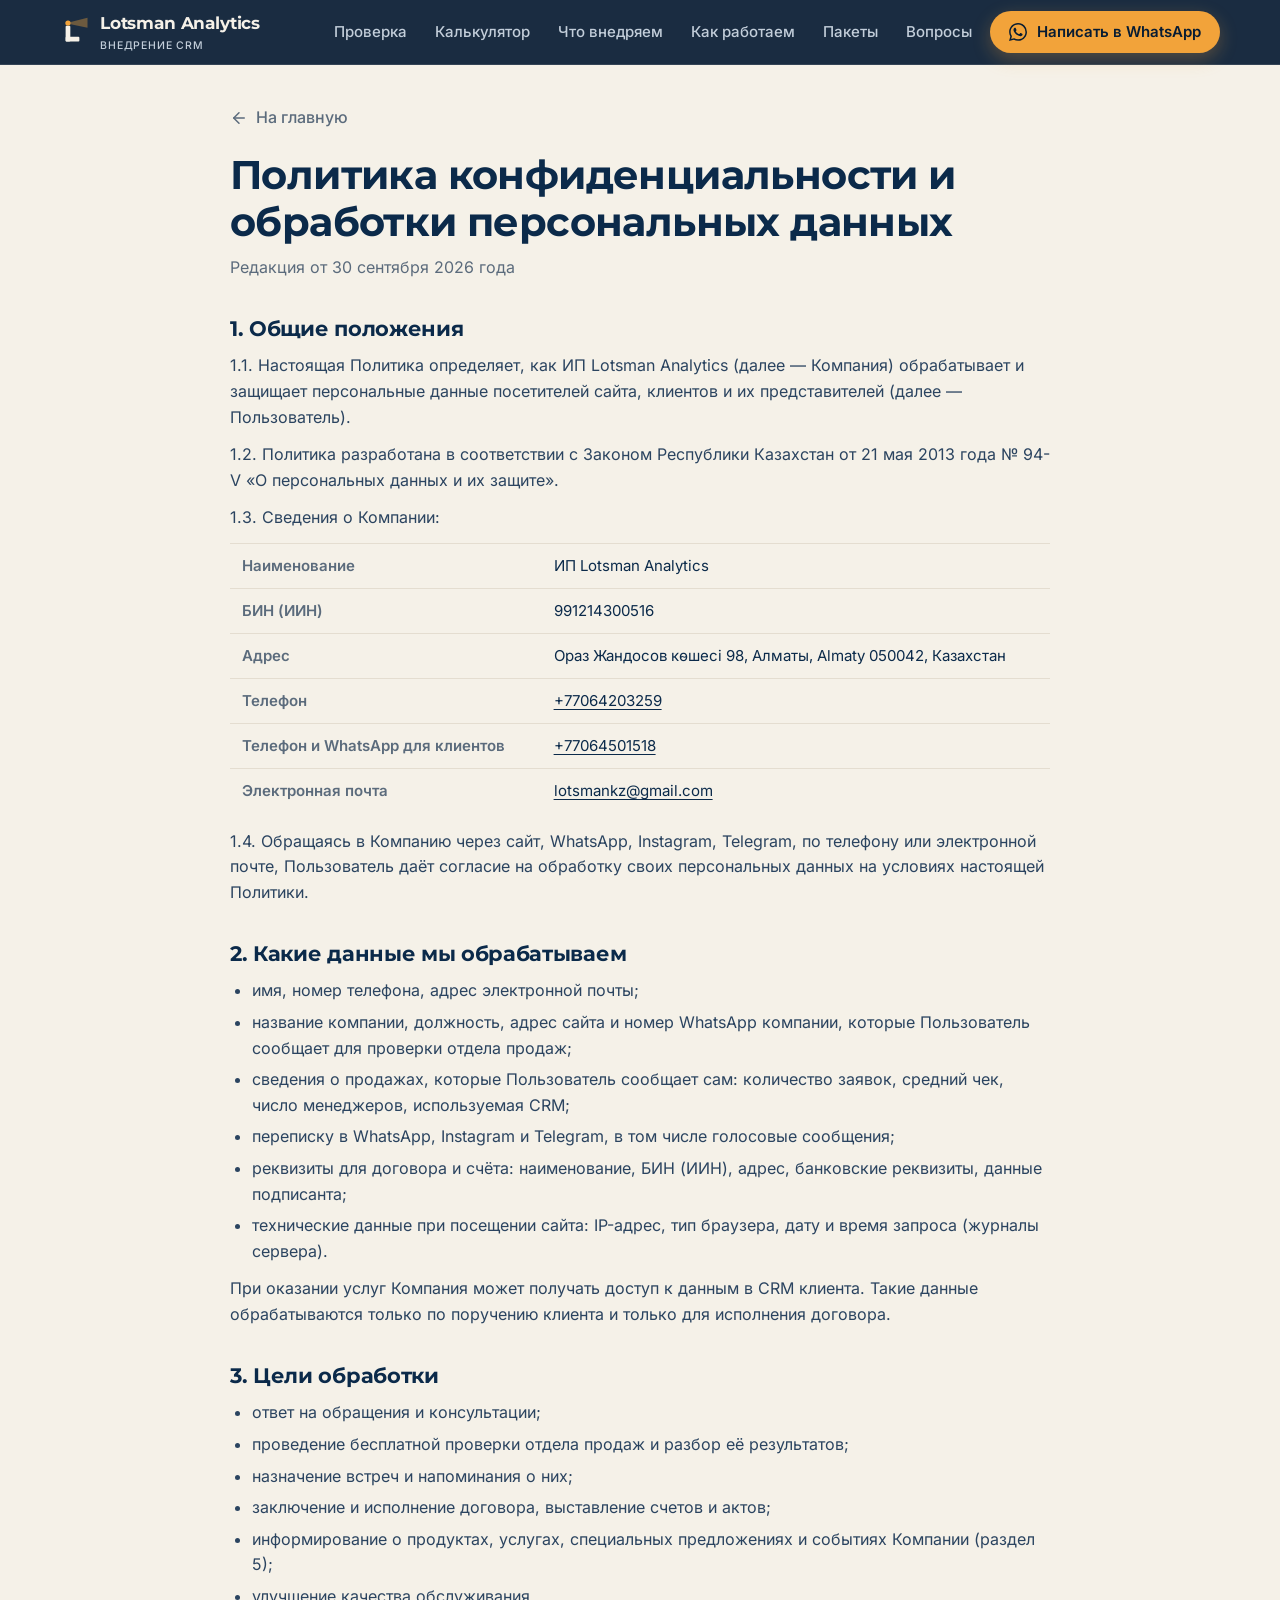
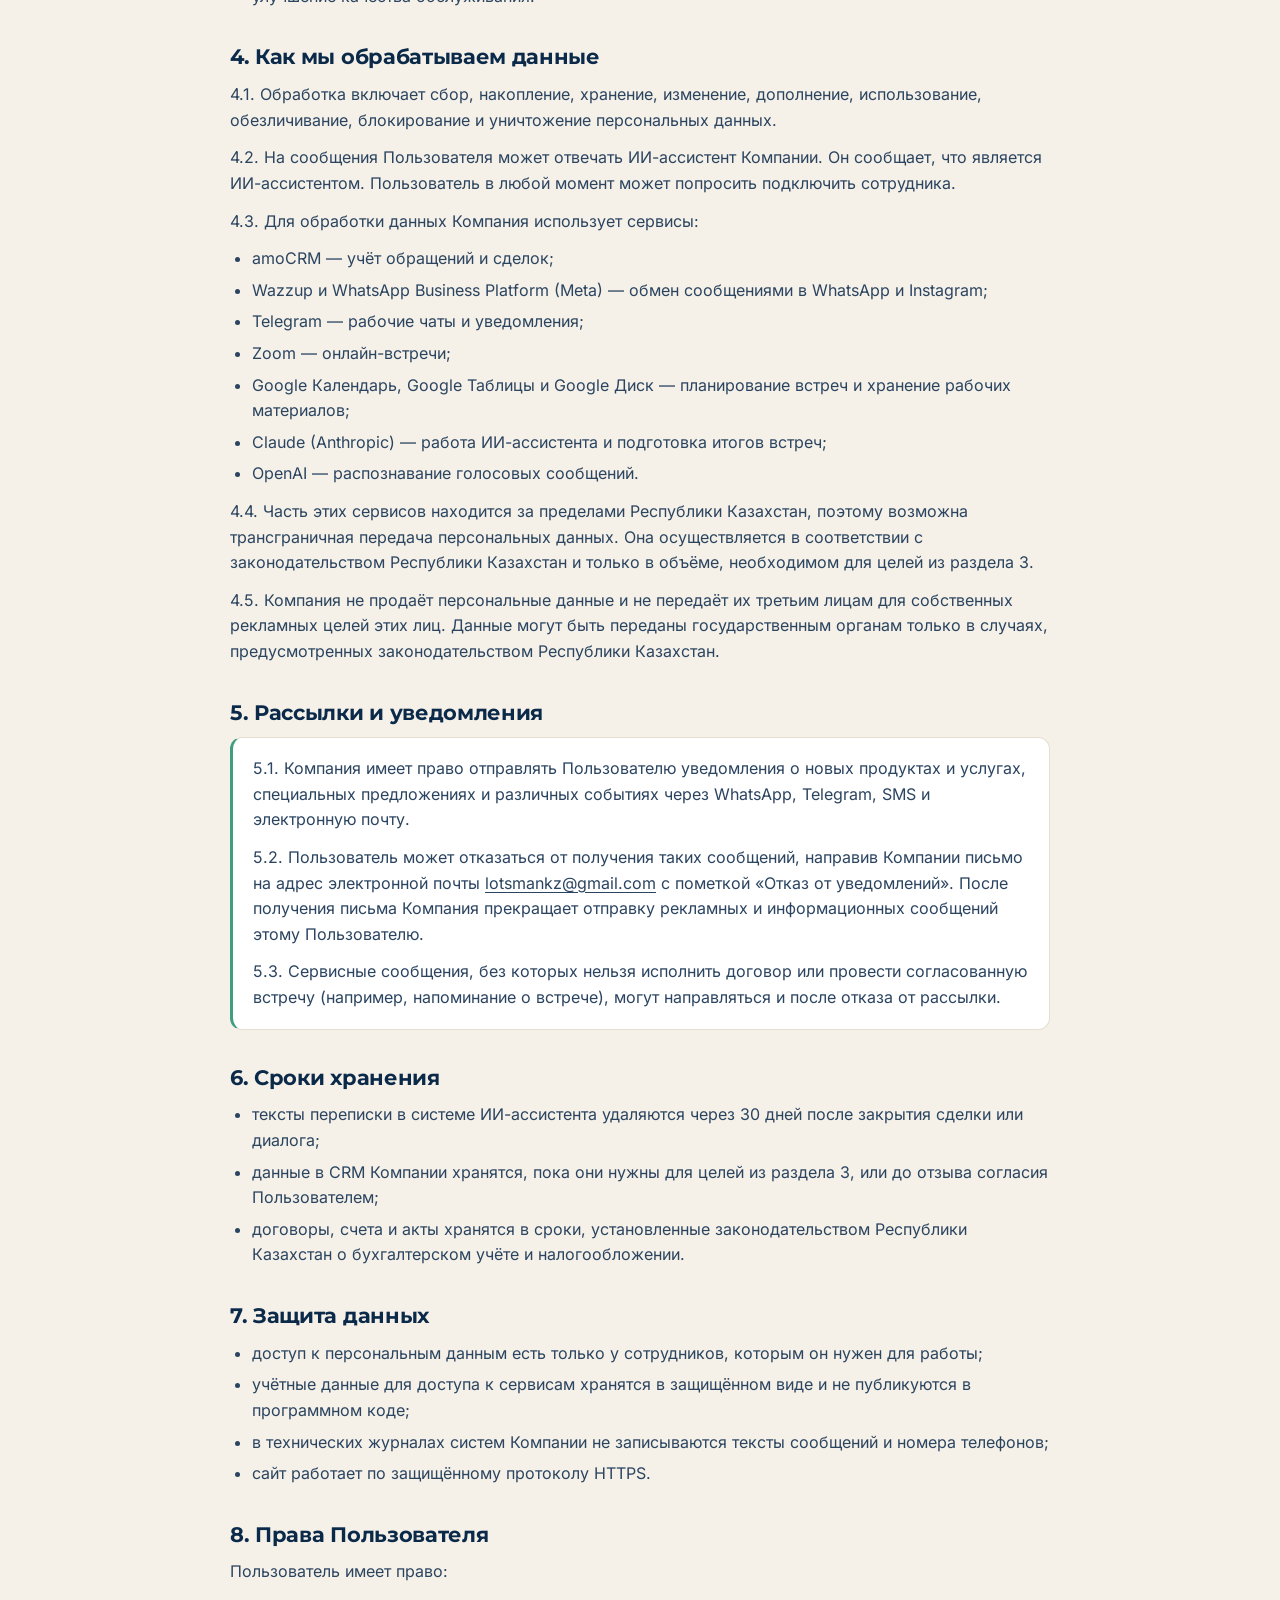
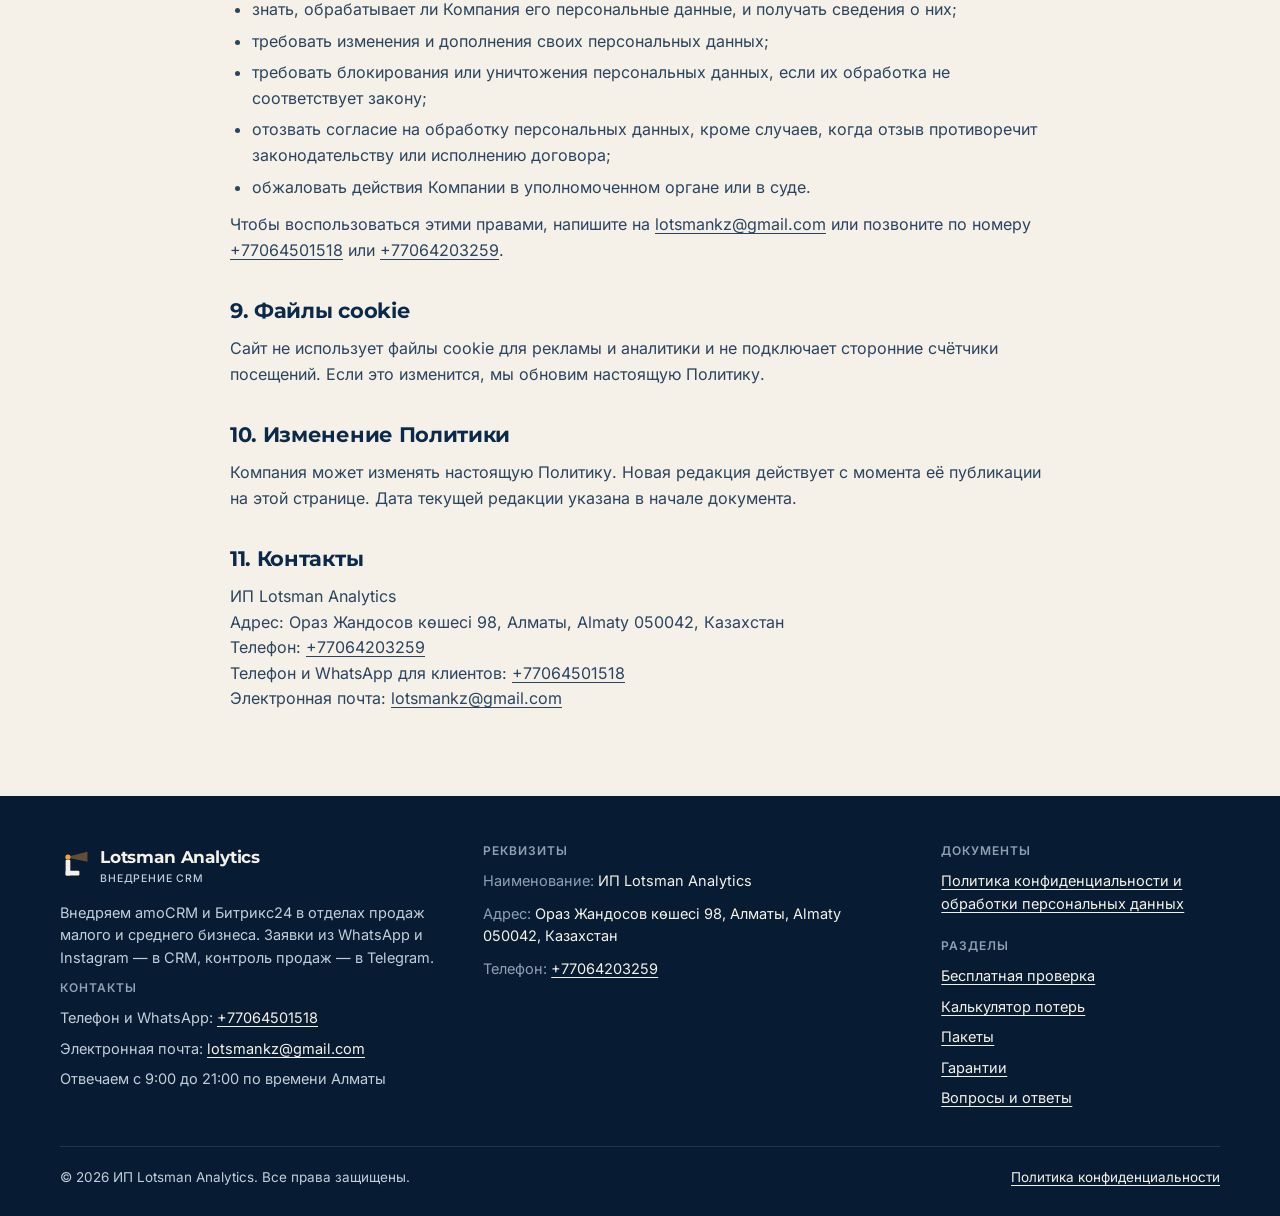
==== commit ef9d1860: "Set footer requisites to the Meta portfolio text verbatim Requisites now read exactly as in the busi" ====
--- a/privacy/index.html
+++ b/privacy/index.html
@@ -11,8 +11,8 @@
   <link rel="apple-touch-icon" href="/apple-touch-icon.png">
   <link rel="preload" href="/assets/fonts/montserrat-cyrillic-wght-normal.woff2" as="font" type="font/woff2" crossorigin>
   <link rel="preload" href="/assets/fonts/inter-cyrillic-wght-normal.woff2" as="font" type="font/woff2" crossorigin>
-  <link rel="stylesheet" href="/assets/styles.css">
-  <script src="/assets/site.js"></script>
+  <link rel="stylesheet" href="/assets/styles.css?v=dae5caf65b">
+  <script src="/assets/site.js?v=77cf8017e8"></script>
 </head>
 <body>
 <a class="skip" href="#main">Перейти к содержанию</a>
@@ -59,10 +59,9 @@
       <tbody>
         <tr><th scope="row">Наименование</th><td>ИП Lotsman Analytics</td></tr>
         <tr><th scope="row">БИН (ИИН)</th><td>991214300516</td></tr>
-        <tr><th scope="row">Адрес</th><td>Ораз Жандосов көшесі 98<br>Алматы, Almaty 050042<br>Казахстан</td></tr>
-        <tr><th scope="row">Юридический адрес</th><td>Уйгурский район, Малый Аксу, УЛИЦА ЕГЕМЕНДІК, дом 31</td></tr>
-        <tr><th scope="row">Телефон и WhatsApp</th><td><a href="tel:+77064501518">+77064501518</a></td></tr>
-        <tr><th scope="row">Дополнительный телефон</th><td><a href="tel:+77064203259">+77064203259</a></td></tr>
+        <tr><th scope="row">Адрес</th><td>Ораз Жандосов көшесі 98, Алматы, Almaty 050042, Казахстан</td></tr>
+        <tr><th scope="row">Телефон</th><td><a href="tel:+77064203259">+77064203259</a></td></tr>
+        <tr><th scope="row">Телефон и WhatsApp для клиентов</th><td><a href="tel:+77064501518">+77064501518</a></td></tr>
         <tr><th scope="row">Электронная почта</th><td><a href="mailto:lotsmankz@gmail.com">lotsmankz@gmail.com</a></td></tr>
       </tbody>
     </table>
@@ -147,9 +146,8 @@
     <h2 id="contacts">11. Контакты</h2>
     <p>ИП Lotsman Analytics<br>
       Адрес: Ораз Жандосов көшесі 98, Алматы, Almaty 050042, Казахстан<br>
-      Юридический адрес: Уйгурский район, Малый Аксу, УЛИЦА ЕГЕМЕНДІК, дом 31<br>
-      Телефон и WhatsApp: <a href="tel:+77064501518" class="nowrap">+77064501518</a><br>
-      Дополнительный телефон: <a href="tel:+77064203259" class="nowrap">+77064203259</a><br>
+      Телефон: <a href="tel:+77064203259" class="nowrap">+77064203259</a><br>
+      Телефон и WhatsApp для клиентов: <a href="tel:+77064501518" class="nowrap">+77064501518</a><br>
       Электронная почта: <a href="mailto:lotsmankz@gmail.com">lotsmankz@gmail.com</a></p>
   </div>
 </main>
@@ -163,35 +161,17 @@
         <h2>Контакты</h2>
         <ul class="footer-links">
           <li>Телефон и WhatsApp: <a href="tel:+77064501518" class="nowrap">+77064501518</a></li>
-          <li>Дополнительный телефон: <a href="tel:+77064203259" class="nowrap">+77064203259</a></li>
           <li>Электронная почта: <a href="mailto:lotsmankz@gmail.com">lotsmankz@gmail.com</a></li>
           <li>Отвечаем с 9:00 до 21:00 по времени Алматы</li>
         </ul>
       </div>
       <div>
         <h2>Реквизиты</h2>
-        <dl class="req">
-          <dt>Наименование</dt>
-          <dd>ИП Lotsman Analytics</dd>
-          <dt>Адрес</dt>
-          <dd>Ораз Жандосов көшесі 98<br>Алматы, Almaty 050042<br>Казахстан</dd>
-          <dt>Юридический адрес</dt>
-          <dd>Уйгурский район, Малый Аксу, УЛИЦА ЕГЕМЕНДІК, дом 31</dd>
-          <dt>Телефон</dt>
-          <dd><a href="tel:+77064501518">+77064501518</a></dd>
-          <dt>Доп. телефон</dt>
-          <dd><a href="tel:+77064203259">+77064203259</a></dd>
-          <dt>БИН (ИИН)</dt>
-          <dd>991214300516</dd>
-          <dt>Банк</dt>
-          <dd>АО "Kaspi Bank"</dd>
-          <dt>БИК</dt>
-          <dd>CASPKZKA</dd>
-          <dt>Номер счёта (ИИК)</dt>
-          <dd>KZ19722S000014174595</dd>
-          <dt>КБе</dt>
-          <dd>19</dd>
-        </dl>
+        <ul class="req-lines">
+          <li><span>Наименование:</span> ИП Lotsman Analytics</li>
+          <li><span>Адрес:</span> Ораз Жандосов көшесі 98, Алматы, Almaty 050042, Казахстан</li>
+          <li><span>Телефон:</span> <a href="tel:+77064203259">+77064203259</a></li>
+        </ul>
       </div>
       <div>
         <h2>Документы</h2>
--- a/assets/styles.css
+++ b/assets/styles.css
@@ -801,13 +801,12 @@
   white-space: nowrap;
 }
 .price-tag small {
-  display: block;
-  margin-top: 6px;
+  display: inline;
+  margin-left: 8px;
   font-family: var(--text);
   font-size: 13px;
   font-weight: 500;
   color: var(--muted);
-  text-align: right;
 }
 .checks {
   list-style: none;
@@ -1308,19 +1307,17 @@
 .footer .brand {
   margin-bottom: 14px;
 }
-.req {
-  display: grid;
-  grid-template-columns: max-content minmax(0, 1fr);
-  gap: 6px 14px;
+.req-lines {
+  list-style: none;
+  display: grid;
+  gap: 10px;
   margin: 0;
-}
-.req dt {
+  padding: 0;
+  color: var(--on-dark);
+  overflow-wrap: anywhere;
+}
+.req-lines span {
   color: #8fa0b3;
-}
-.req dd {
-  margin: 0;
-  color: var(--on-dark);
-  overflow-wrap: anywhere;
 }
 .footer-links {
   list-style: none;
@@ -1336,15 +1333,6 @@
   padding-top: 20px;
   border-top: 1px solid var(--on-dark-line);
   font-size: 13.5px;
-}
-@media (max-width: 420px) {
-  .req {
-    grid-template-columns: minmax(0, 1fr);
-    gap: 0;
-  }
-  .req dd {
-    margin-bottom: 8px;
-  }
 }
 
 /* ---------- Текстовые страницы (политика) ---------- */
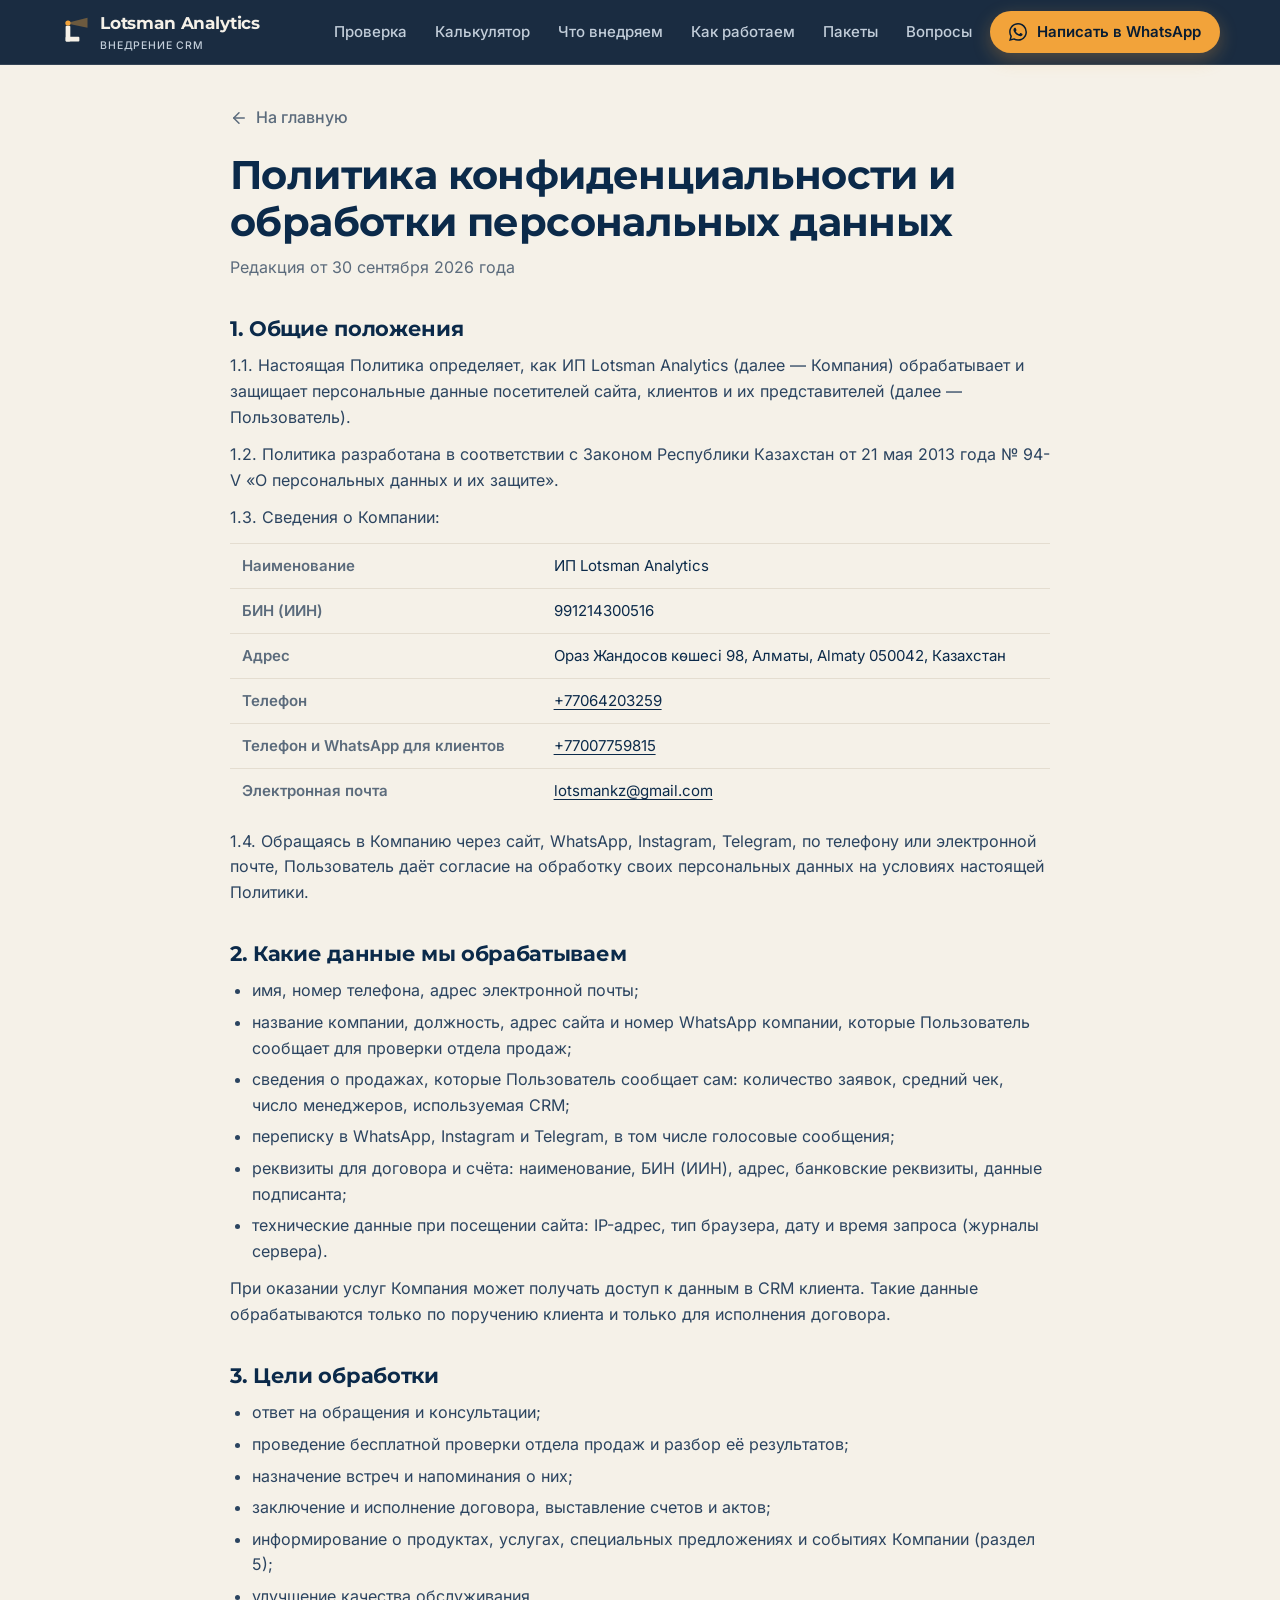
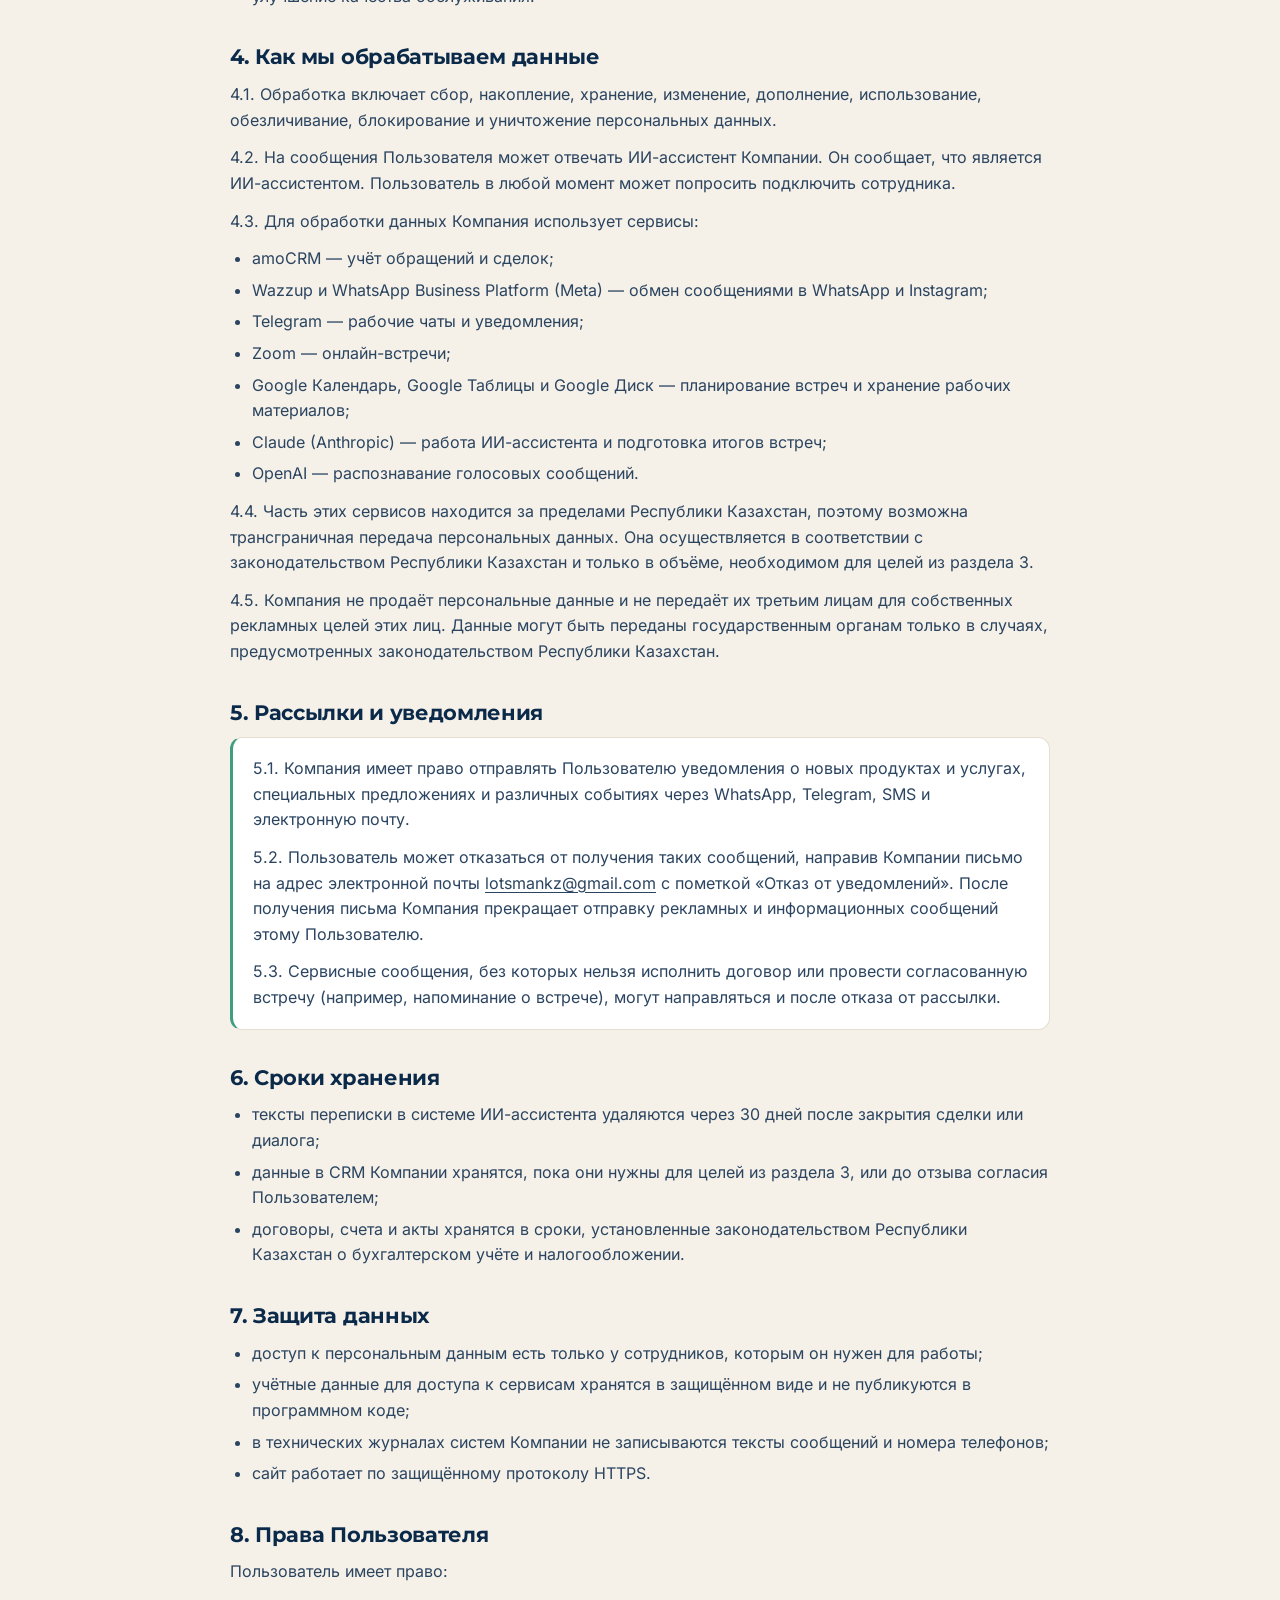
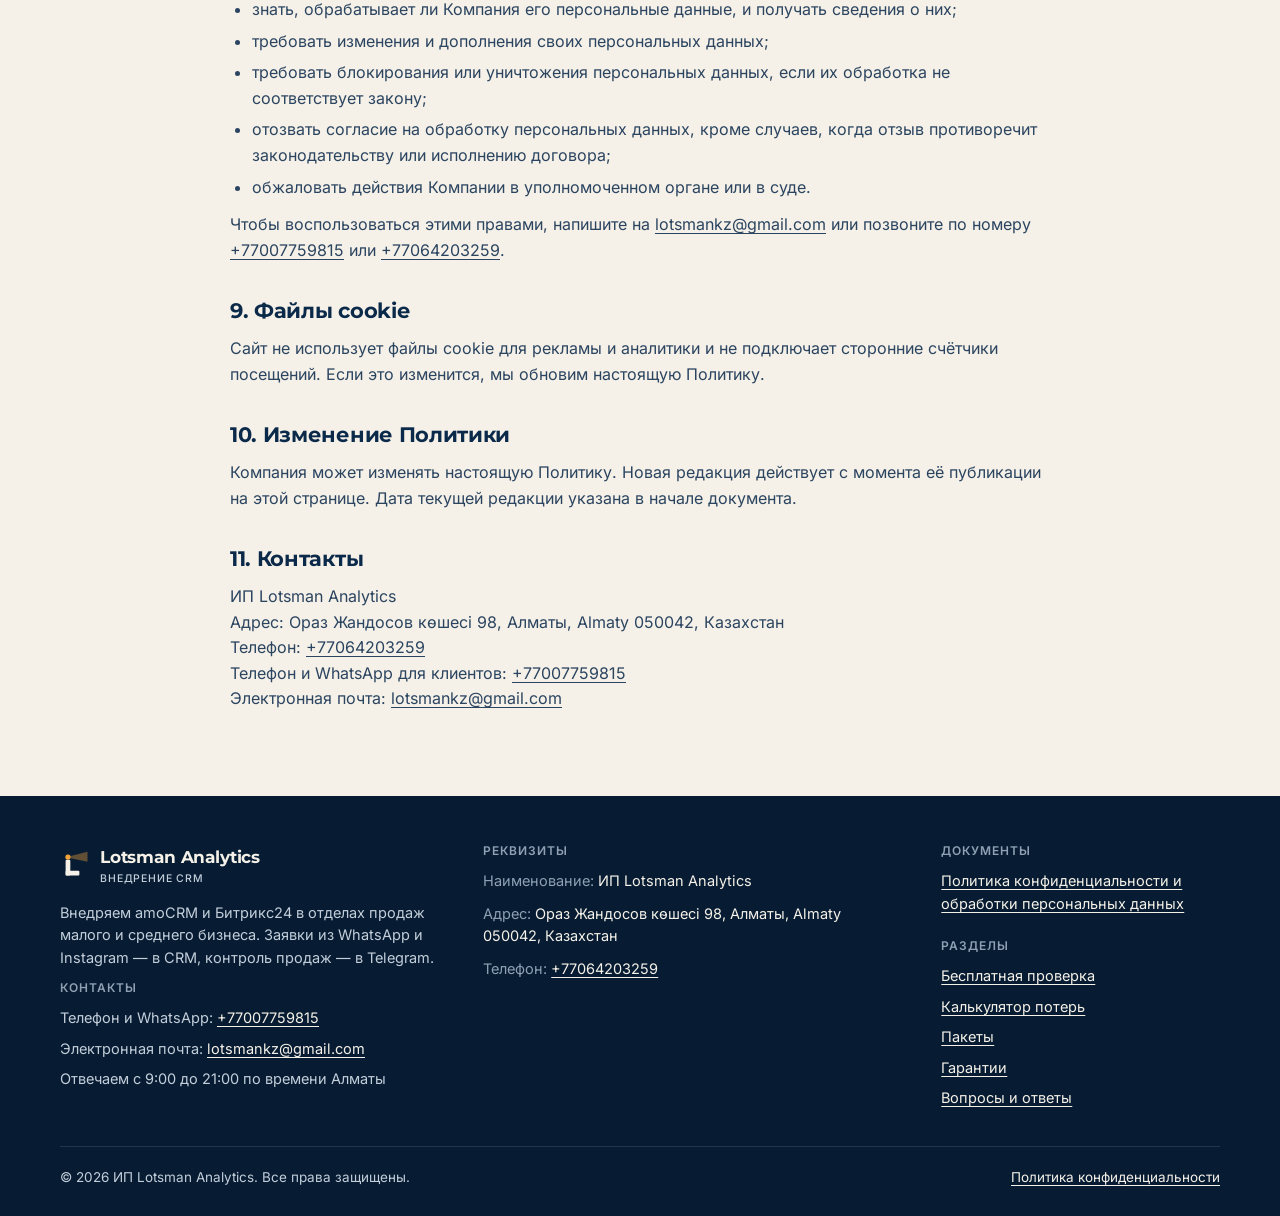
==== commit cf8644cb: "Switch client phone and WhatsApp to +77007759815 All WhatsApp buttons, call links, the calculator bu" ====
--- a/privacy/index.html
+++ b/privacy/index.html
@@ -12,7 +12,7 @@
   <link rel="preload" href="/assets/fonts/montserrat-cyrillic-wght-normal.woff2" as="font" type="font/woff2" crossorigin>
   <link rel="preload" href="/assets/fonts/inter-cyrillic-wght-normal.woff2" as="font" type="font/woff2" crossorigin>
   <link rel="stylesheet" href="/assets/styles.css?v=dae5caf65b">
-  <script src="/assets/site.js?v=77cf8017e8"></script>
+  <script src="/assets/site.js?v=5cd6d852fa"></script>
 </head>
 <body>
 <a class="skip" href="#main">Перейти к содержанию</a>
@@ -30,7 +30,7 @@
       <a href="/#packages">Пакеты</a>
       <a href="/#faq">Вопросы</a>
     </nav>
-    <a class="btn btn-primary header-cta" href="https://wa.me/77064501518?text=%D0%97%D0%B4%D1%80%D0%B0%D0%B2%D1%81%D1%82%D0%B2%D1%83%D0%B9%D1%82%D0%B5!%20%D0%A5%D0%BE%D1%87%D1%83%20%D0%B1%D0%B5%D1%81%D0%BF%D0%BB%D0%B0%D1%82%D0%BD%D1%83%D1%8E%20%D0%BF%D1%80%D0%BE%D0%B2%D0%B5%D1%80%D0%BA%D1%83%20%D0%BE%D1%82%D0%B4%D0%B5%D0%BB%D0%B0%20%D0%BF%D1%80%D0%BE%D0%B4%D0%B0%D0%B6" target="_blank" rel="noopener"><svg width="18" height="18" viewBox="0 0 24 24" fill="currentColor" aria-hidden="true"><path d="M17.472 14.382c-.297-.149-1.758-.867-2.03-.967-.273-.099-.471-.148-.67.15-.197.297-.767.966-.94 1.164-.173.199-.347.223-.644.075-.297-.15-1.255-.463-2.39-1.475-.883-.788-1.48-1.761-1.653-2.059-.173-.297-.018-.458.13-.606.134-.133.298-.347.446-.52.149-.174.198-.298.298-.497.099-.198.05-.371-.025-.52-.075-.149-.669-1.612-.916-2.207-.242-.579-.487-.5-.669-.51-.173-.008-.371-.01-.57-.01-.198 0-.52.074-.792.372-.272.297-1.04 1.016-1.04 2.479 0 1.462 1.065 2.875 1.213 3.074.149.198 2.096 3.2 5.077 4.487.709.306 1.262.489 1.694.625.712.227 1.36.195 1.871.118.571-.085 1.758-.719 2.006-1.413.248-.694.248-1.289.173-1.413-.074-.124-.272-.198-.57-.347m-5.421 7.403h-.004a9.87 9.87 0 01-5.031-1.378l-.361-.214-3.741.982.998-3.648-.235-.374a9.86 9.86 0 01-1.51-5.26c.001-5.45 4.436-9.884 9.888-9.884 2.64 0 5.122 1.03 6.988 2.898a9.825 9.825 0 012.893 6.994c-.003 5.45-4.437 9.884-9.885 9.884m8.413-18.297A11.815 11.815 0 0012.05 0C5.495 0 .16 5.335.157 11.892c0 2.096.547 4.142 1.588 5.945L.057 24l6.305-1.654a11.882 11.882 0 005.683 1.448h.005c6.554 0 11.89-5.335 11.893-11.893a11.821 11.821 0 00-3.48-8.413Z"/></svg> Написать в WhatsApp</a>
+    <a class="btn btn-primary header-cta" href="https://wa.me/77007759815?text=%D0%97%D0%B4%D1%80%D0%B0%D0%B2%D1%81%D1%82%D0%B2%D1%83%D0%B9%D1%82%D0%B5!%20%D0%A5%D0%BE%D1%87%D1%83%20%D0%B1%D0%B5%D1%81%D0%BF%D0%BB%D0%B0%D1%82%D0%BD%D1%83%D1%8E%20%D0%BF%D1%80%D0%BE%D0%B2%D0%B5%D1%80%D0%BA%D1%83%20%D0%BE%D1%82%D0%B4%D0%B5%D0%BB%D0%B0%20%D0%BF%D1%80%D0%BE%D0%B4%D0%B0%D0%B6" target="_blank" rel="noopener"><svg width="18" height="18" viewBox="0 0 24 24" fill="currentColor" aria-hidden="true"><path d="M17.472 14.382c-.297-.149-1.758-.867-2.03-.967-.273-.099-.471-.148-.67.15-.197.297-.767.966-.94 1.164-.173.199-.347.223-.644.075-.297-.15-1.255-.463-2.39-1.475-.883-.788-1.48-1.761-1.653-2.059-.173-.297-.018-.458.13-.606.134-.133.298-.347.446-.52.149-.174.198-.298.298-.497.099-.198.05-.371-.025-.52-.075-.149-.669-1.612-.916-2.207-.242-.579-.487-.5-.669-.51-.173-.008-.371-.01-.57-.01-.198 0-.52.074-.792.372-.272.297-1.04 1.016-1.04 2.479 0 1.462 1.065 2.875 1.213 3.074.149.198 2.096 3.2 5.077 4.487.709.306 1.262.489 1.694.625.712.227 1.36.195 1.871.118.571-.085 1.758-.719 2.006-1.413.248-.694.248-1.289.173-1.413-.074-.124-.272-.198-.57-.347m-5.421 7.403h-.004a9.87 9.87 0 01-5.031-1.378l-.361-.214-3.741.982.998-3.648-.235-.374a9.86 9.86 0 01-1.51-5.26c.001-5.45 4.436-9.884 9.888-9.884 2.64 0 5.122 1.03 6.988 2.898a9.825 9.825 0 012.893 6.994c-.003 5.45-4.437 9.884-9.885 9.884m8.413-18.297A11.815 11.815 0 0012.05 0C5.495 0 .16 5.335.157 11.892c0 2.096.547 4.142 1.588 5.945L.057 24l6.305-1.654a11.882 11.882 0 005.683 1.448h.005c6.554 0 11.89-5.335 11.893-11.893a11.821 11.821 0 00-3.48-8.413Z"/></svg> Написать в WhatsApp</a>
     <button class="menu-btn" type="button" aria-expanded="false" aria-controls="mobile-nav" aria-label="Открыть меню"><svg width="22" height="22" viewBox="0 0 24 24" fill="none" stroke="currentColor" stroke-width="2" stroke-linecap="round" stroke-linejoin="round" aria-hidden="true"><path d="M4 5h16" /><path d="M4 12h16" /><path d="M4 19h16" /></svg></button>
   </div>
   <nav class="mobile-nav" id="mobile-nav" aria-label="Разделы сайта">
@@ -41,7 +41,7 @@
     <a href="/#packages">Пакеты</a>
     <a href="/#faq">Вопросы</a>
     <a href="/#contacts">Контакты</a>
-    <a class="btn btn-primary" href="https://wa.me/77064501518?text=%D0%97%D0%B4%D1%80%D0%B0%D0%B2%D1%81%D1%82%D0%B2%D1%83%D0%B9%D1%82%D0%B5!%20%D0%A5%D0%BE%D1%87%D1%83%20%D0%B1%D0%B5%D1%81%D0%BF%D0%BB%D0%B0%D1%82%D0%BD%D1%83%D1%8E%20%D0%BF%D1%80%D0%BE%D0%B2%D0%B5%D1%80%D0%BA%D1%83%20%D0%BE%D1%82%D0%B4%D0%B5%D0%BB%D0%B0%20%D0%BF%D1%80%D0%BE%D0%B4%D0%B0%D0%B6" target="_blank" rel="noopener"><svg width="18" height="18" viewBox="0 0 24 24" fill="currentColor" aria-hidden="true"><path d="M17.472 14.382c-.297-.149-1.758-.867-2.03-.967-.273-.099-.471-.148-.67.15-.197.297-.767.966-.94 1.164-.173.199-.347.223-.644.075-.297-.15-1.255-.463-2.39-1.475-.883-.788-1.48-1.761-1.653-2.059-.173-.297-.018-.458.13-.606.134-.133.298-.347.446-.52.149-.174.198-.298.298-.497.099-.198.05-.371-.025-.52-.075-.149-.669-1.612-.916-2.207-.242-.579-.487-.5-.669-.51-.173-.008-.371-.01-.57-.01-.198 0-.52.074-.792.372-.272.297-1.04 1.016-1.04 2.479 0 1.462 1.065 2.875 1.213 3.074.149.198 2.096 3.2 5.077 4.487.709.306 1.262.489 1.694.625.712.227 1.36.195 1.871.118.571-.085 1.758-.719 2.006-1.413.248-.694.248-1.289.173-1.413-.074-.124-.272-.198-.57-.347m-5.421 7.403h-.004a9.87 9.87 0 01-5.031-1.378l-.361-.214-3.741.982.998-3.648-.235-.374a9.86 9.86 0 01-1.51-5.26c.001-5.45 4.436-9.884 9.888-9.884 2.64 0 5.122 1.03 6.988 2.898a9.825 9.825 0 012.893 6.994c-.003 5.45-4.437 9.884-9.885 9.884m8.413-18.297A11.815 11.815 0 0012.05 0C5.495 0 .16 5.335.157 11.892c0 2.096.547 4.142 1.588 5.945L.057 24l6.305-1.654a11.882 11.882 0 005.683 1.448h.005c6.554 0 11.89-5.335 11.893-11.893a11.821 11.821 0 00-3.48-8.413Z"/></svg> Написать в WhatsApp</a>
+    <a class="btn btn-primary" href="https://wa.me/77007759815?text=%D0%97%D0%B4%D1%80%D0%B0%D0%B2%D1%81%D1%82%D0%B2%D1%83%D0%B9%D1%82%D0%B5!%20%D0%A5%D0%BE%D1%87%D1%83%20%D0%B1%D0%B5%D1%81%D0%BF%D0%BB%D0%B0%D1%82%D0%BD%D1%83%D1%8E%20%D0%BF%D1%80%D0%BE%D0%B2%D0%B5%D1%80%D0%BA%D1%83%20%D0%BE%D1%82%D0%B4%D0%B5%D0%BB%D0%B0%20%D0%BF%D1%80%D0%BE%D0%B4%D0%B0%D0%B6" target="_blank" rel="noopener"><svg width="18" height="18" viewBox="0 0 24 24" fill="currentColor" aria-hidden="true"><path d="M17.472 14.382c-.297-.149-1.758-.867-2.03-.967-.273-.099-.471-.148-.67.15-.197.297-.767.966-.94 1.164-.173.199-.347.223-.644.075-.297-.15-1.255-.463-2.39-1.475-.883-.788-1.48-1.761-1.653-2.059-.173-.297-.018-.458.13-.606.134-.133.298-.347.446-.52.149-.174.198-.298.298-.497.099-.198.05-.371-.025-.52-.075-.149-.669-1.612-.916-2.207-.242-.579-.487-.5-.669-.51-.173-.008-.371-.01-.57-.01-.198 0-.52.074-.792.372-.272.297-1.04 1.016-1.04 2.479 0 1.462 1.065 2.875 1.213 3.074.149.198 2.096 3.2 5.077 4.487.709.306 1.262.489 1.694.625.712.227 1.36.195 1.871.118.571-.085 1.758-.719 2.006-1.413.248-.694.248-1.289.173-1.413-.074-.124-.272-.198-.57-.347m-5.421 7.403h-.004a9.87 9.87 0 01-5.031-1.378l-.361-.214-3.741.982.998-3.648-.235-.374a9.86 9.86 0 01-1.51-5.26c.001-5.45 4.436-9.884 9.888-9.884 2.64 0 5.122 1.03 6.988 2.898a9.825 9.825 0 012.893 6.994c-.003 5.45-4.437 9.884-9.885 9.884m8.413-18.297A11.815 11.815 0 0012.05 0C5.495 0 .16 5.335.157 11.892c0 2.096.547 4.142 1.588 5.945L.057 24l6.305-1.654a11.882 11.882 0 005.683 1.448h.005c6.554 0 11.89-5.335 11.893-11.893a11.821 11.821 0 00-3.48-8.413Z"/></svg> Написать в WhatsApp</a>
   </nav>
 </header>
 
@@ -61,7 +61,7 @@
         <tr><th scope="row">БИН (ИИН)</th><td>991214300516</td></tr>
         <tr><th scope="row">Адрес</th><td>Ораз Жандосов көшесі 98, Алматы, Almaty 050042, Казахстан</td></tr>
         <tr><th scope="row">Телефон</th><td><a href="tel:+77064203259">+77064203259</a></td></tr>
-        <tr><th scope="row">Телефон и WhatsApp для клиентов</th><td><a href="tel:+77064501518">+77064501518</a></td></tr>
+        <tr><th scope="row">Телефон и WhatsApp для клиентов</th><td><a href="tel:+77007759815">+77007759815</a></td></tr>
         <tr><th scope="row">Электронная почта</th><td><a href="mailto:lotsmankz@gmail.com">lotsmankz@gmail.com</a></td></tr>
       </tbody>
     </table>
@@ -135,7 +135,7 @@
       <li>отозвать согласие на обработку персональных данных, кроме случаев, когда отзыв противоречит законодательству или исполнению договора;</li>
       <li>обжаловать действия Компании в уполномоченном органе или в суде.</li>
     </ul>
-    <p>Чтобы воспользоваться этими правами, напишите на <a href="mailto:lotsmankz@gmail.com">lotsmankz@gmail.com</a> или позвоните по номеру <a href="tel:+77064501518" class="nowrap">+77064501518</a> или <a href="tel:+77064203259" class="nowrap">+77064203259</a>.</p>
+    <p>Чтобы воспользоваться этими правами, напишите на <a href="mailto:lotsmankz@gmail.com">lotsmankz@gmail.com</a> или позвоните по номеру <a href="tel:+77007759815" class="nowrap">+77007759815</a> или <a href="tel:+77064203259" class="nowrap">+77064203259</a>.</p>
 
     <h2 id="cookies">9. Файлы cookie</h2>
     <p>Сайт не использует файлы cookie для рекламы и аналитики и не подключает сторонние счётчики посещений. Если это изменится, мы обновим настоящую Политику.</p>
@@ -147,7 +147,7 @@
     <p>ИП Lotsman Analytics<br>
       Адрес: Ораз Жандосов көшесі 98, Алматы, Almaty 050042, Казахстан<br>
       Телефон: <a href="tel:+77064203259" class="nowrap">+77064203259</a><br>
-      Телефон и WhatsApp для клиентов: <a href="tel:+77064501518" class="nowrap">+77064501518</a><br>
+      Телефон и WhatsApp для клиентов: <a href="tel:+77007759815" class="nowrap">+77007759815</a><br>
       Электронная почта: <a href="mailto:lotsmankz@gmail.com">lotsmankz@gmail.com</a></p>
   </div>
 </main>
@@ -160,7 +160,7 @@
         <p>Внедряем amoCRM и Битрикс24 в отделах продаж малого и среднего бизнеса. Заявки из WhatsApp и Instagram — в CRM, контроль продаж — в Telegram.</p>
         <h2>Контакты</h2>
         <ul class="footer-links">
-          <li>Телефон и WhatsApp: <a href="tel:+77064501518" class="nowrap">+77064501518</a></li>
+          <li>Телефон и WhatsApp: <a href="tel:+77007759815" class="nowrap">+77007759815</a></li>
           <li>Электронная почта: <a href="mailto:lotsmankz@gmail.com">lotsmankz@gmail.com</a></li>
           <li>Отвечаем с 9:00 до 21:00 по времени Алматы</li>
         </ul>
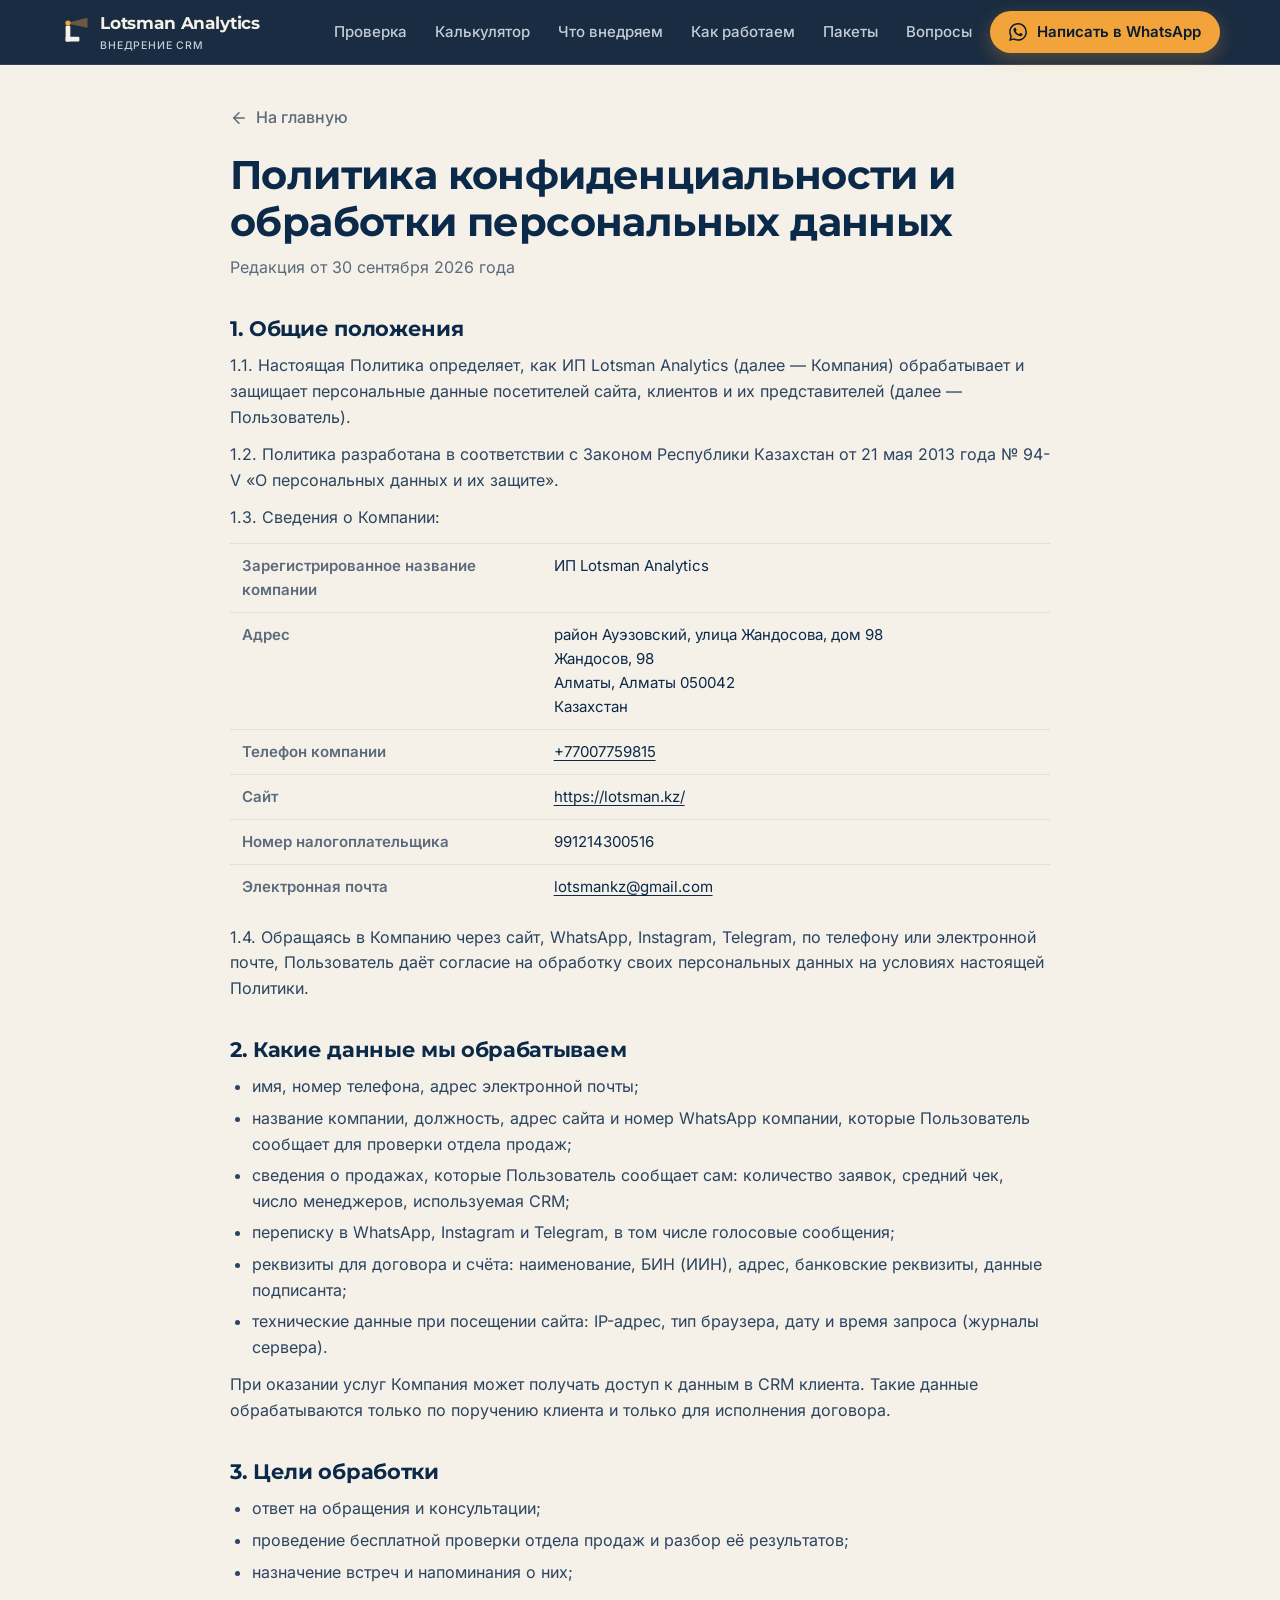
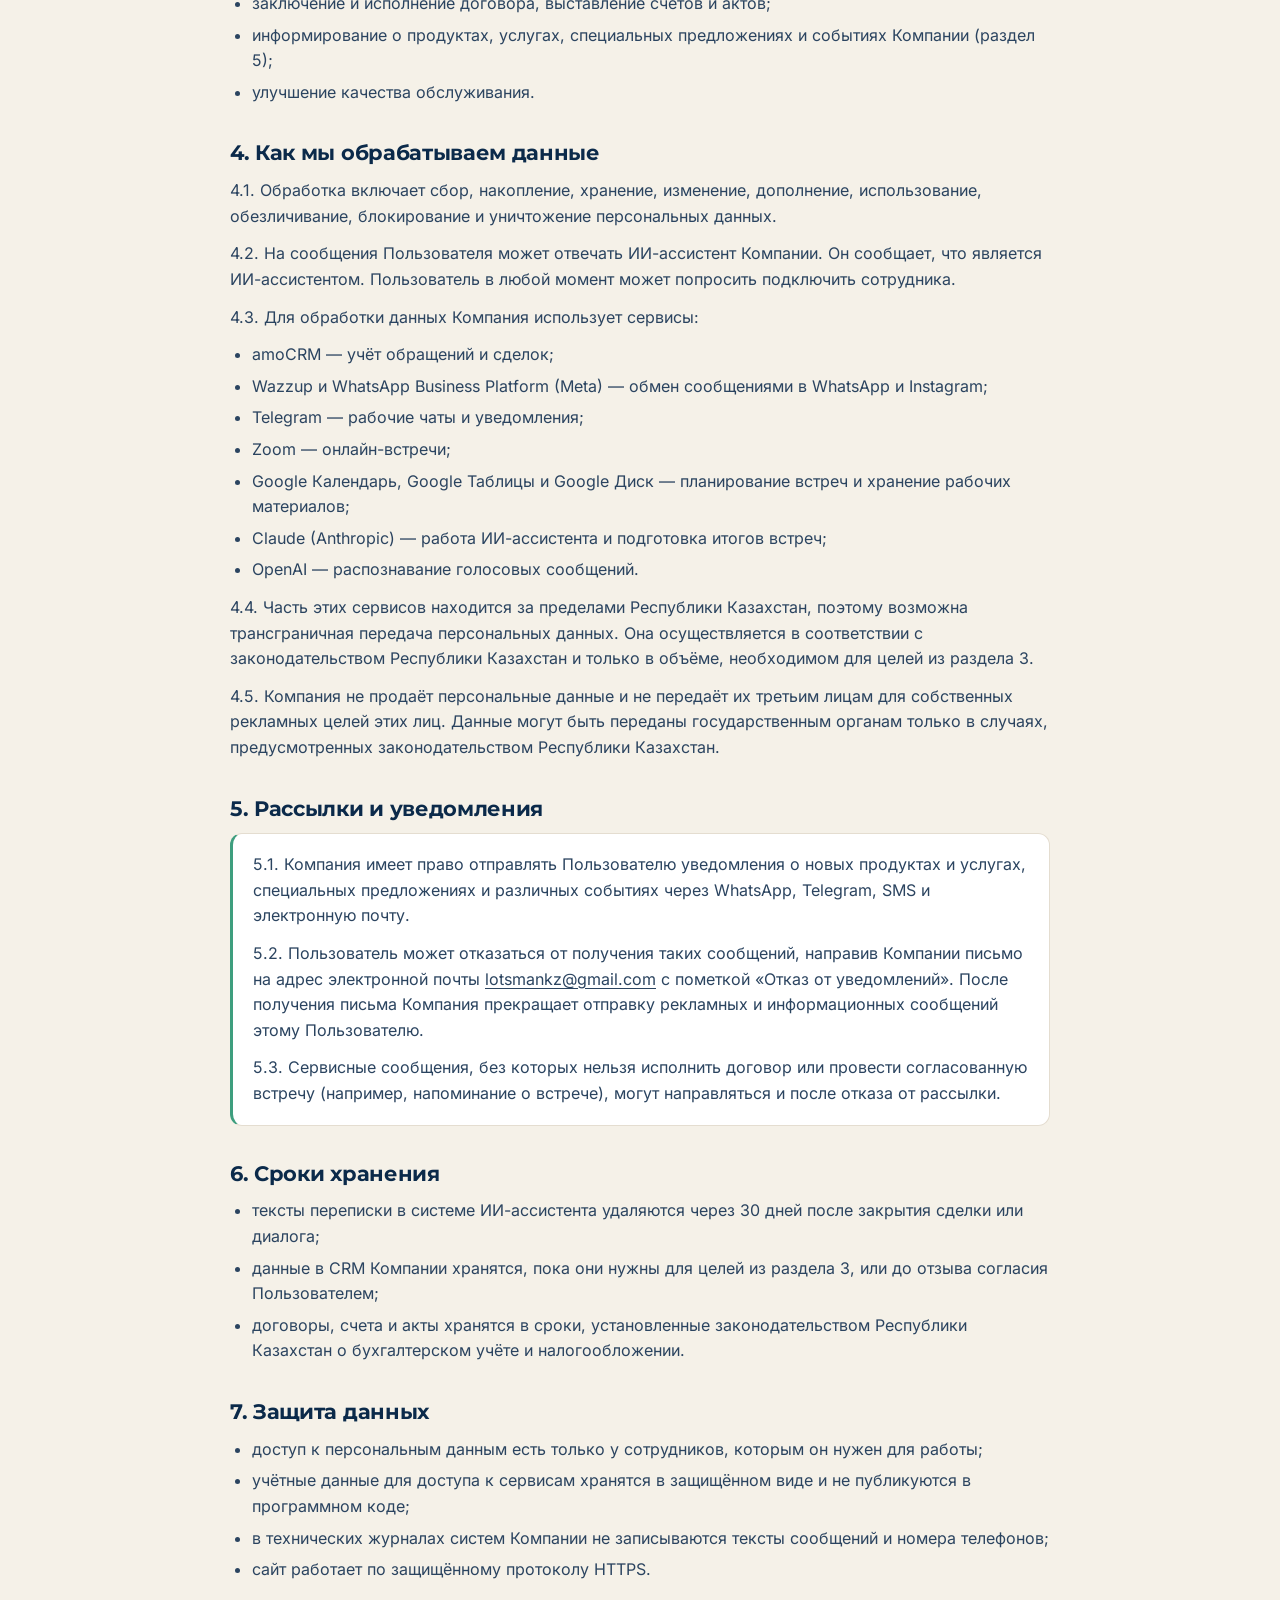
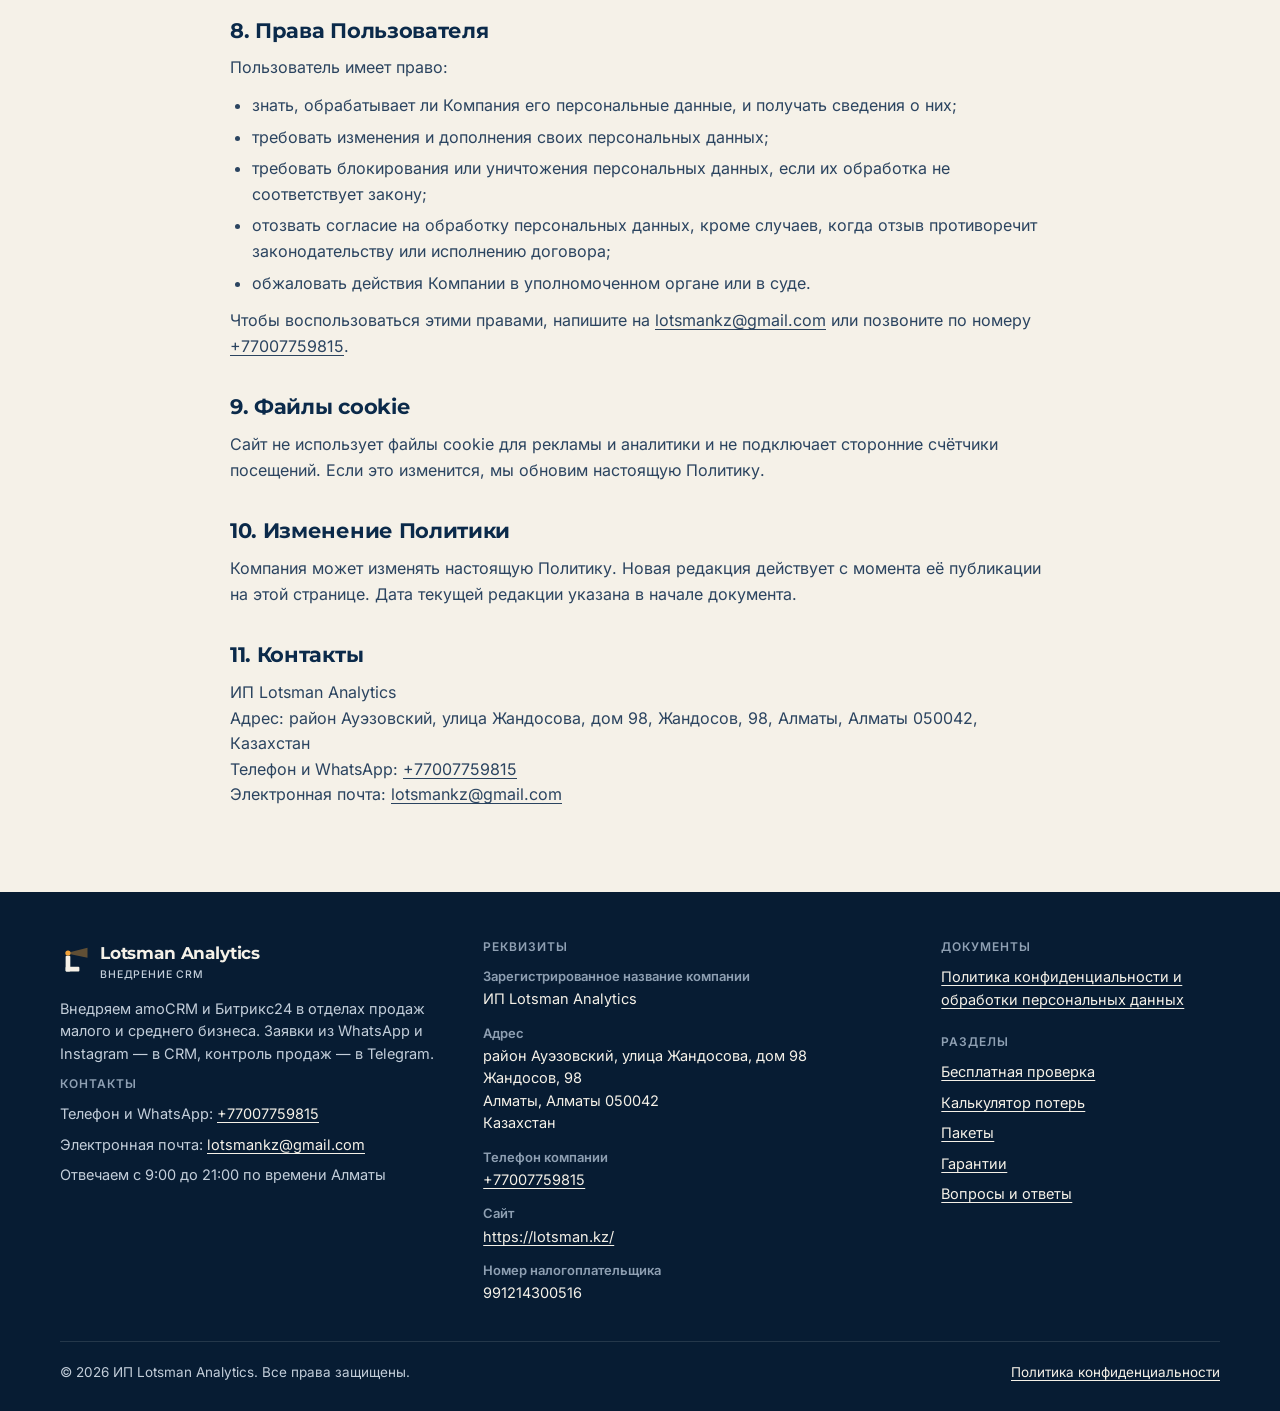
==== commit d53ade75: "Match footer requisites to the updated Meta company details Footer and privacy policy now repeat the" ====
--- a/privacy/index.html
+++ b/privacy/index.html
@@ -11,7 +11,7 @@
   <link rel="apple-touch-icon" href="/apple-touch-icon.png">
   <link rel="preload" href="/assets/fonts/montserrat-cyrillic-wght-normal.woff2" as="font" type="font/woff2" crossorigin>
   <link rel="preload" href="/assets/fonts/inter-cyrillic-wght-normal.woff2" as="font" type="font/woff2" crossorigin>
-  <link rel="stylesheet" href="/assets/styles.css?v=dae5caf65b">
+  <link rel="stylesheet" href="/assets/styles.css?v=1be70932e8">
   <script src="/assets/site.js?v=5cd6d852fa"></script>
 </head>
 <body>
@@ -57,11 +57,11 @@
     <p>1.3. Сведения о Компании:</p>
     <table>
       <tbody>
-        <tr><th scope="row">Наименование</th><td>ИП Lotsman Analytics</td></tr>
-        <tr><th scope="row">БИН (ИИН)</th><td>991214300516</td></tr>
-        <tr><th scope="row">Адрес</th><td>Ораз Жандосов көшесі 98, Алматы, Almaty 050042, Казахстан</td></tr>
-        <tr><th scope="row">Телефон</th><td><a href="tel:+77064203259">+77064203259</a></td></tr>
-        <tr><th scope="row">Телефон и WhatsApp для клиентов</th><td><a href="tel:+77007759815">+77007759815</a></td></tr>
+        <tr><th scope="row">Зарегистрированное название компании</th><td>ИП Lotsman Analytics</td></tr>
+        <tr><th scope="row">Адрес</th><td>район Ауэзовский, улица Жандосова, дом 98<br>Жандосов, 98<br>Алматы, Алматы 050042<br>Казахстан</td></tr>
+        <tr><th scope="row">Телефон компании</th><td><a href="tel:+77007759815">+77007759815</a></td></tr>
+        <tr><th scope="row">Сайт</th><td><a href="https://lotsman.kz/">https://lotsman.kz/</a></td></tr>
+        <tr><th scope="row">Номер налогоплательщика</th><td>991214300516</td></tr>
         <tr><th scope="row">Электронная почта</th><td><a href="mailto:lotsmankz@gmail.com">lotsmankz@gmail.com</a></td></tr>
       </tbody>
     </table>
@@ -135,7 +135,7 @@
       <li>отозвать согласие на обработку персональных данных, кроме случаев, когда отзыв противоречит законодательству или исполнению договора;</li>
       <li>обжаловать действия Компании в уполномоченном органе или в суде.</li>
     </ul>
-    <p>Чтобы воспользоваться этими правами, напишите на <a href="mailto:lotsmankz@gmail.com">lotsmankz@gmail.com</a> или позвоните по номеру <a href="tel:+77007759815" class="nowrap">+77007759815</a> или <a href="tel:+77064203259" class="nowrap">+77064203259</a>.</p>
+    <p>Чтобы воспользоваться этими правами, напишите на <a href="mailto:lotsmankz@gmail.com">lotsmankz@gmail.com</a> или позвоните по номеру <a href="tel:+77007759815" class="nowrap">+77007759815</a>.</p>
 
     <h2 id="cookies">9. Файлы cookie</h2>
     <p>Сайт не использует файлы cookie для рекламы и аналитики и не подключает сторонние счётчики посещений. Если это изменится, мы обновим настоящую Политику.</p>
@@ -145,9 +145,8 @@
 
     <h2 id="contacts">11. Контакты</h2>
     <p>ИП Lotsman Analytics<br>
-      Адрес: Ораз Жандосов көшесі 98, Алматы, Almaty 050042, Казахстан<br>
-      Телефон: <a href="tel:+77064203259" class="nowrap">+77064203259</a><br>
-      Телефон и WhatsApp для клиентов: <a href="tel:+77007759815" class="nowrap">+77007759815</a><br>
+      Адрес: район Ауэзовский, улица Жандосова, дом 98, Жандосов, 98, Алматы, Алматы 050042, Казахстан<br>
+      Телефон и WhatsApp: <a href="tel:+77007759815" class="nowrap">+77007759815</a><br>
       Электронная почта: <a href="mailto:lotsmankz@gmail.com">lotsmankz@gmail.com</a></p>
   </div>
 </main>
@@ -167,11 +166,18 @@
       </div>
       <div>
         <h2>Реквизиты</h2>
-        <ul class="req-lines">
-          <li><span>Наименование:</span> ИП Lotsman Analytics</li>
-          <li><span>Адрес:</span> Ораз Жандосов көшесі 98, Алматы, Almaty 050042, Казахстан</li>
-          <li><span>Телефон:</span> <a href="tel:+77064203259">+77064203259</a></li>
-        </ul>
+        <dl class="req-meta">
+          <dt>Зарегистрированное название компании</dt>
+          <dd>ИП Lotsman Analytics</dd>
+          <dt>Адрес</dt>
+          <dd>район Ауэзовский, улица Жандосова, дом 98<br>Жандосов, 98<br>Алматы, Алматы 050042<br>Казахстан</dd>
+          <dt>Телефон компании</dt>
+          <dd><a href="tel:+77007759815">+77007759815</a></dd>
+          <dt>Сайт</dt>
+          <dd><a href="https://lotsman.kz/">https://lotsman.kz/</a></dd>
+          <dt>Номер налогоплательщика</dt>
+          <dd>991214300516</dd>
+        </dl>
       </div>
       <div>
         <h2>Документы</h2>
--- a/assets/styles.css
+++ b/assets/styles.css
@@ -1307,17 +1307,22 @@
 .footer .brand {
   margin-bottom: 14px;
 }
-.req-lines {
-  list-style: none;
-  display: grid;
-  gap: 10px;
+/* Реквизиты в подвале — подписи и порядок как в бизнес-портфолио Meta. */
+.req-meta {
   margin: 0;
-  padding: 0;
-  color: var(--on-dark);
   overflow-wrap: anywhere;
 }
-.req-lines span {
+.req-meta dt {
   color: #8fa0b3;
+  font-size: 13px;
+  font-weight: 600;
+}
+.req-meta dd {
+  margin: 2px 0 12px;
+  color: var(--on-dark);
+}
+.req-meta dd:last-child {
+  margin-bottom: 0;
 }
 .footer-links {
   list-style: none;
